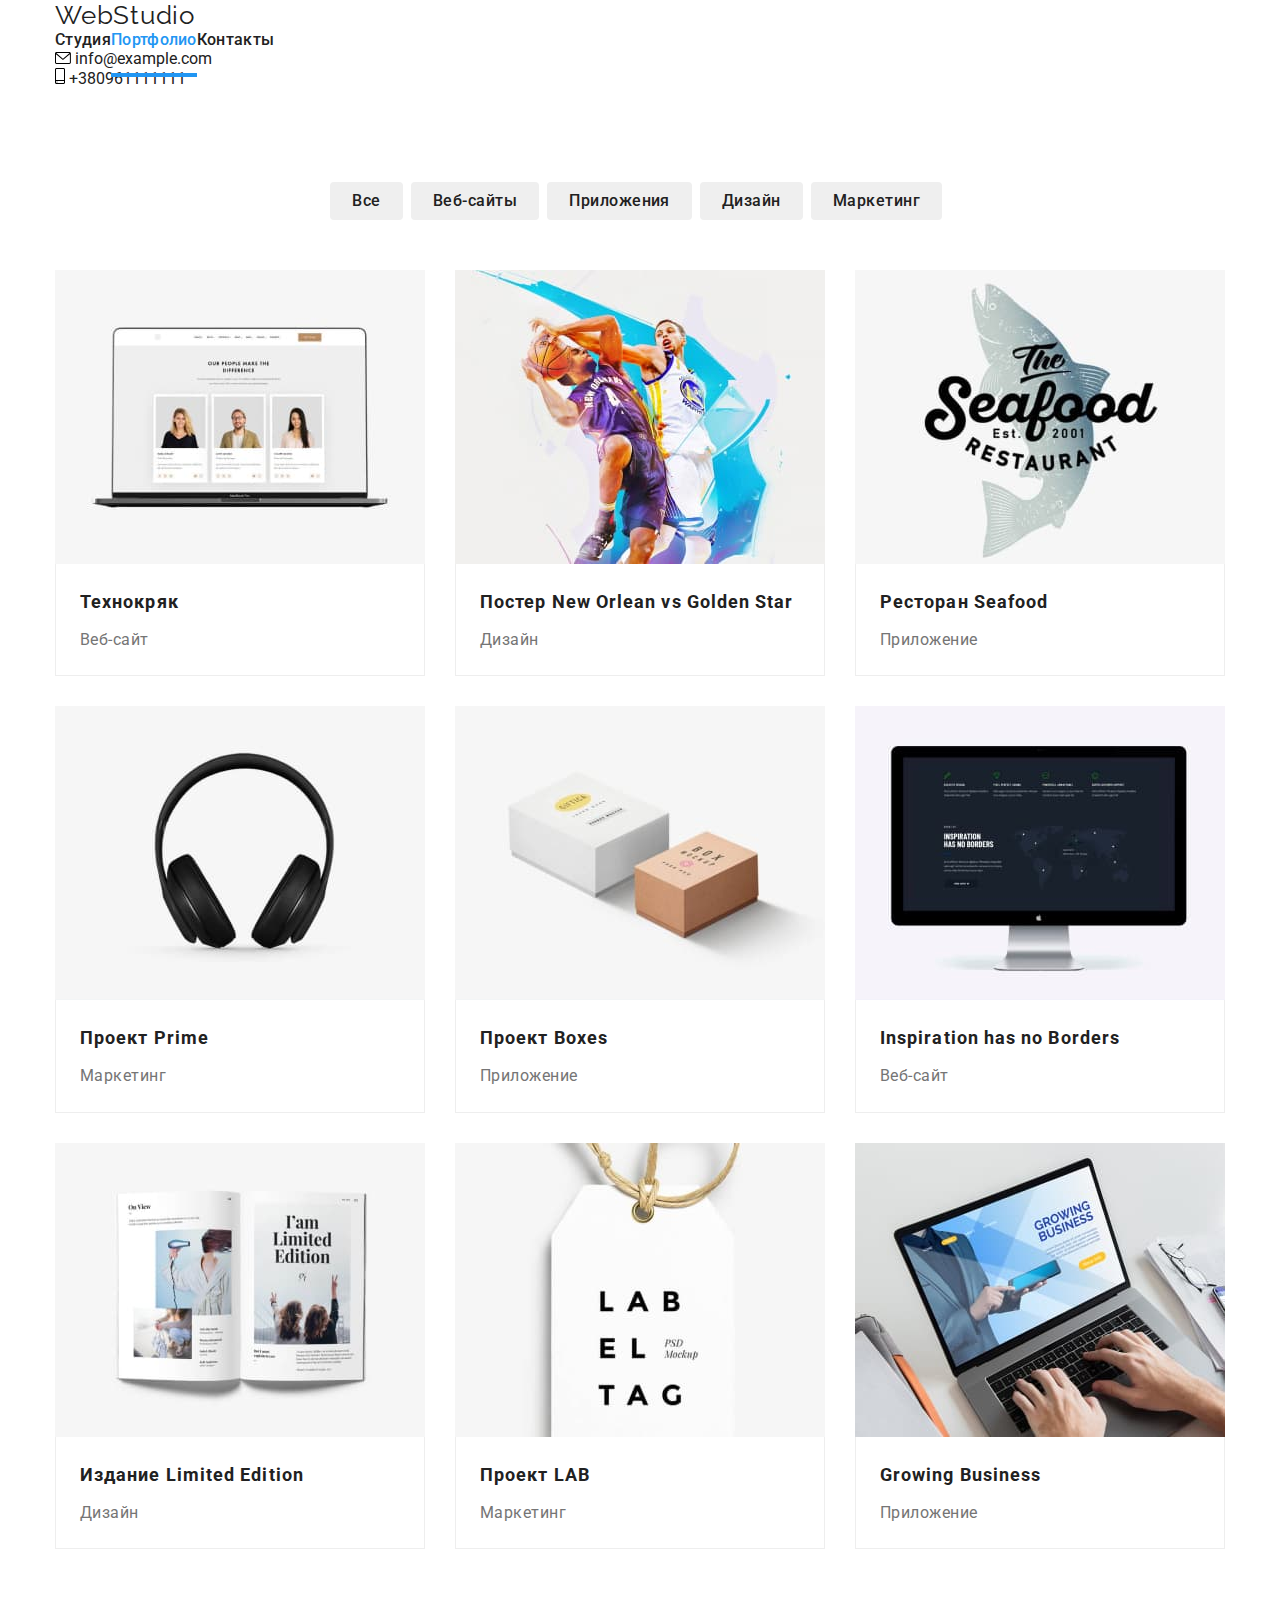
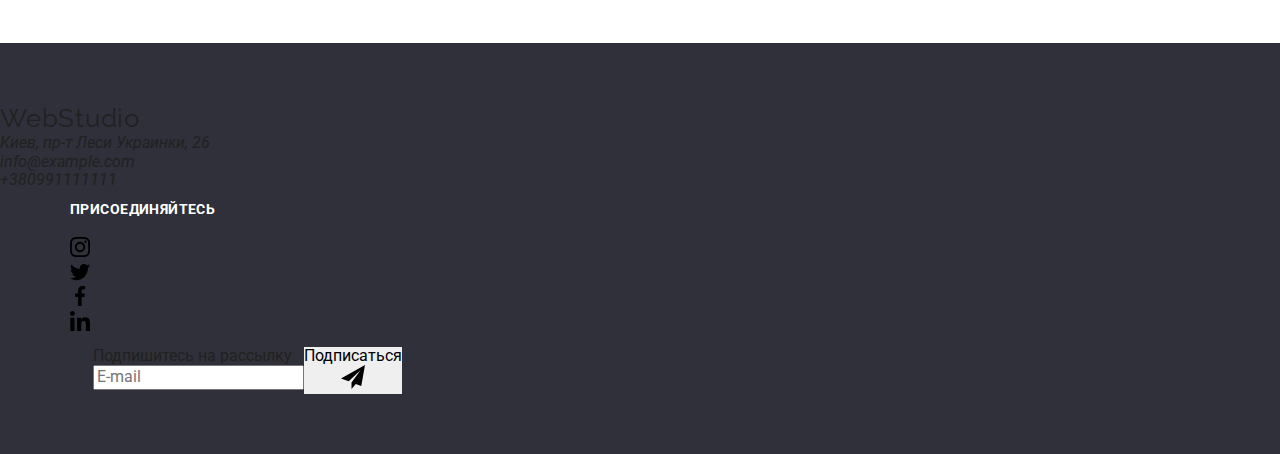
==== portfolio.html @ 5fe0832b "hw-7-1st-commit" ====
<!DOCTYPE html>
<html lang="ru">
<head>
    <meta charset="UTF-8">
    <meta http-equiv="X-UA-Compatible" content="IE=edge">
    <meta name="viewport" content="width=device-width, initial-scale=1.0">
    <title>Portfolio</title>
    <link rel="stylesheet" href="https://fonts.googleapis.com/css2?family=Raleway:wght@700&family=Roboto:wght@400;500;700;900&display=swap">
    <link rel="stylesheet" href="https://cdnjs.cloudflare.com/ajax/libs/modern-normalize/1.1.0/modern-normalize.min.css">
    <link rel="stylesheet" href="./css/style.css">
</head>

<body>
    <!--header-block-section-->
    <header class="page-head">
    
        <div class="container head-container">
    
            <a href="./index.html" class="logo link" lang="en">
                <span class="logo-color-web">Web</span><span class="logo-color-studio-header">Studio</span>
            </a>
    
            <nav class="header-navigation">
    
                <ul class="site-nav list">
                    <li class="site-nav-item"><a href="./index.html" class="site-nav-item">Студия</a></li>
                    <li class="site-nav-item current"><a href="./portfolio.html" class="head-portfolio site-nav-item current">Портфолио</a></li>
                    <li class="site-nav-item"><a href="" class="site-nav-item">Контакты</a></li>
                </ul>
            </nav>
    
            <ul class="head-contacts list">
                <li><a href="mailto:info@devstudio.com" class="head-contacts head-mail">
                        <svg class="header-icon" width="16" height="12">
                            <use href="./images/symbol-defs.svg#icon-envelope"></use>
                        </svg>
                        info@example.com</a>
                </li>
                <li><a href="tel:+380961111111" class="head-contacts head-mobile">
                        <svg class="header-icon" width="10" height="16">
                            <use href="./images/symbol-defs.svg#icon-smartphone"> </use>
                        </svg>
                        +380961111111</a>
                </li>
            </ul>
        </div>
    </header>

    <!--Hero-block-division-->
    <main>

        <!--Hero-block-filters-section-->
    <section class="section">
    <div class="filters-container">
    <ul class="filters-buttons list">
    <li class="margin-for-our-projects-buttons"><button type="button" class="our-projects-filters"> Все </button></li>
    <li class="margin-for-our-projects-buttons"><button type="button" class="our-projects-filters"> Веб-сайты </button></li>
    <li class="margin-for-our-projects-buttons"><button type="button" class="our-projects-filters"> Приложения </button></li>
    <li class="margin-for-our-projects-buttons"><button type="button" class="our-projects-filters"> Дизайн </button></li>
    <li class="margin-for-our-projects-buttons"><button type="button" class="our-projects-filters marketing-button"> Маркетинг </button></li>
</ul>
</div>

<!--Hero-block-images-section-->
<div class="container projects-img-container">
<ul class="projects-img list">
    <li class="projects-item">
        <div class="thumb">
            <a href=""><img src="./images/portfolio/portfolio-1.jpg" alt="екран ноутбука"
            width="370" 
            height="294">
        <p class="projects-description-overlay">Технокряк это современная площадка распространения коронавируса. Компании
            используют эту платформу для цифрового
            шпионажа и атак на защищённые сервера конкурентов.</p>
            </a>
        </div>
        <div class="projects-items-text">
        <h3 class="our-projects-title">Технокряк</h3>
        <p class="our-projects-description">Веб-сайт</p>
        </div>
    </li>

    <li class="projects-item">
        <div class="thumb">
            <a href=""><img src="./images/portfolio/portfolio-2.jpg" alt="лого ресторана" width="370" height="294">
            <p class="projects-description-overlay">Lorem ipsum dolor sit amet consectetur adipisicing elit. Nisi nulla aut
                laborum necessitatibus? Voluptatem nisi, error dicta aliquid quo iure.
            </p>
            </a>
        </div>
        <div class="projects-items-text">
        <h3 class="our-projects-title">Постер New Orlean vs Golden Star</h3>
        <p class="our-projects-description">Дизайн</p>
        </div>
    </li>

    <li class="projects-item">
        <div class="thumb">
        <a href=""><img src="./images/portfolio/portfolio-3.jpg" alt="лого ресторана"
            width="370" 
            height="294">
            <p class="projects-description-overlay">Lorem ipsum dolor sit amet consectetur adipisicing elit. Nisi nulla aut laborum necessitatibus? Voluptatem nisi, error dicta aliquid quo iure.
            </p>
            </a>
        </div>
        <div class="projects-items-text">
        <h3 class="our-projects-title">Ресторан Seafood</h3>
        <p class="our-projects-description">Приложение</p>
        </div>
    </li>

    <li class="projects-item">
        <div class="thumb">
            <a href=""><img src="./images/portfolio/portfolio-4.jpg" alt="лого ресторана" width="370" height="294">
            <p class="projects-description-overlay">Lorem ipsum dolor sit amet consectetur adipisicing elit. Nisi nulla aut
                laborum necessitatibus? Voluptatem nisi, error dicta aliquid quo iure.
            </p>
            </a>
        </div>
        <div class="projects-items-text">
        <h3 class="our-projects-title">Проект Prime</h3>
        <p class="our-projects-description">Маркетинг</p>
        </div>
    </li>

    <li class="projects-item"> 
        <div class="thumb">
            <a href=""><img src="./images/portfolio/portfolio-5.jpg" alt="лого ресторана" width="370" height="294">
            <p class="projects-description-overlay">Lorem ipsum dolor sit amet consectetur adipisicing elit. Nisi nulla aut
                laborum necessitatibus? Voluptatem nisi, error dicta aliquid quo iure.
            </p>
            </a>
        </div>
        <div class="projects-items-text">
        <h3 class="our-projects-title">Проект Boxes</h3>
        <p class="our-projects-description">Приложение</p>
        </div>
    </li>

    <li class="projects-item">
        <div class="thumb">
            <a href=""><img src="./images/portfolio/portfolio-6.jpg" alt="лого ресторана" width="370" height="294">
            <p class="projects-description-overlay">Lorem ipsum dolor sit amet consectetur adipisicing elit. Nisi nulla aut
                laborum necessitatibus? Voluptatem nisi, error dicta aliquid quo iure.
            </p>
            </a>
        </div>
        <div class="projects-items-text">
        <h3 class="our-projects-title">Inspiration has no Borders</h3>
        <p class="our-projects-description">Веб-сайт</p>
        </div>
    </li>

    <li class="projects-item">
        <div class="thumb">
            <a href=""><img src="./images/portfolio/portfolio-7.jpg" alt="лого ресторана" width="370" height="294">
            <p class="projects-description-overlay">Lorem ipsum dolor sit amet consectetur adipisicing elit. Nisi nulla aut
                laborum necessitatibus? Voluptatem nisi, error dicta aliquid quo iure.
            </p>
            </a>
        </div>
        <div class="projects-items-text">
        <h3 class="our-projects-title">Издание Limited Edition</h3>
        <p class="our-projects-description">Дизайн</p>
        </div>
    </li>

    <li class="projects-item">
        <div class="thumb">
            <a href=""><img src="./images/portfolio/portfolio-8.jpg" alt="лого ресторана" width="370" height="294">
            <p class="projects-description-overlay">Lorem ipsum dolor sit amet consectetur adipisicing elit. Nisi nulla aut
                laborum necessitatibus? Voluptatem nisi, error dicta aliquid quo iure.
            </p>
            </a>
        </div>
        <div class="projects-items-text">
        <h3 class="our-projects-title">Проект LAB</h3>
        <p class="our-projects-description">Маркетинг</p>
        </div>
    </li>

    <li class="projects-item">
        <div class="thumb">
            <a href=""><img src="./images/portfolio/portfolio-9.jpg" alt="лого ресторана" width="370" height="294">
            <p class="projects-description-overlay">Lorem ipsum dolor sit amet consectetur adipisicing elit. Nisi nulla aut
                laborum necessitatibus? Voluptatem nisi, error dicta aliquid quo iure.
            </p>
            </a>
        </div>
        <div class="projects-items-text">
        <h3 class="our-projects-title">Growing Business</h3>
        <p class="our-projects-description">Приложение</p>
        </div>
    </li>
</ul>
</div>
    </section>
    </main>

    <!--Footer-section-->
    <footer class="footer">
    
        <div class="footer-content-container">
            <div>
                <a href="./index.html" class="logo link footer-logo" lang="en">
                    <span class="logo-color-web">Web</span><span class="logo-color-studio-footer">Studio</span>
                </a>
                <address class="">
                    <ul class="list">
                        <li class="location-link">
                            <a href="https://www.google.se/maps/place/Lesi+Ukrainky+Blvd,+26,+Kyiv,+Ukraine,+02000/@50.4265841,30.5361971,17z/data=!3m1!4b1!4m5!3m4!1s0x40d4cf0e033ecbe9:0x57a4dffefec77da0!8m2!3d50.4265807!4d30.5383858"
                                target="_blank" rel="noopener noreferre" class="location-link link">
                                Киев, пр-т Леси Украинки, 26
                            </a>
                        </li>
    
                        <li class="footer-mail"><a href="mailto:info@example.com"
                                class="footer-mail footer-contacts link">info@example.com</a></li>
                        <li><a href="tel:+380991111111" class="footer-contacts link ">+380991111111</a></li>
                    </ul>
                </address>
            </div>
    
            <div class="footer-social-media">
                <h3 class="join-us-title">присоединяйтесь</h3>
                <ul class="footer-socmedia-list list">
                    <li>
                        <a href="" class="footer-socmedia-logo-box">
                            <svg class="footer-socmedia-icon" width="20" height="20">
                                <use href="./images/symbol-defs.svg#icon-instagram"></use>
                            </svg>
                        </a>
                    </li>
                    <li>
                        <a href="" class="footer-socmedia-logo-box">
                            <svg class="footer-socmedia-icon" width="20" height="20">
                                <use href="./images/symbol-defs.svg#icon-twitter"></use>
                            </svg>
                        </a>
                    </li>
                    <li>
                        <a href="" class="footer-socmedia-logo-box">
                            <svg class="footer-socmedia-icon" width="20" height="20">
                                <use href="./images/symbol-defs.svg#icon-facebook"></use>
                            </svg>
                        </a>
                    </li>
                    <li>
                        <a href="" class="footer-socmedia-logo-box">
                            <svg class="footer-socmedia-icon" width="20" height="20">
                                <use href="./images/symbol-defs.svg#icon-linkedin"></use>
                            </svg>
                        </a>
                    </li>
                </ul>
            </div>
    
    
            <div class="footer-subscribe-zone">
                <label>
                    <p class="footer-subscribe-title">Подпишитесь на рассылку</p>
                    <input type="email" name="" id="" class="footer-email-input" placeholder="E-mail">
                </label>
                <button type="submit" class="footer-subscribe-button">
                    <p class="subscribe-button-title">Подписаться</p>
                    <svg class="subscribe-send-icon" width="24" height="24">
                        <use href="./images/symbol-defs.svg#icon-send"></use>
                    </svg>
                </button>
            </div>
    
        </div>
    </footer>

</body>
</html>
---- css/style.css ----
body {
  margin: 0;
  font-family: Roboto, sans-serif;
  color: #212121;
}

h1,
h2,
h3,
h4,
h4,
h5,
p {
  margin: 0;
}

button {
  cursor: pointer;
  border: none;
  padding: 0;
}

img {
  display: block;
  max-width: 100%;
  height: auto;
}

a {
  color: inherit;
  text-decoration: none;
}

.list {
  padding: 0px;
  margin: 0px;
  list-style: none;
}

.container {
  padding-left: 15px;
  padding-right: 15px;
  margin-left: auto;
  margin-right: auto;
  width: 1200px;
}

.section {
  padding-top: 94px;
  padding-bottom: 94px;
}

.current {
  color: #2196f3;
}

/* logo */
.logo {
  font-family: Raleway, sans-serif;
  font-size: 26px;
  line-height: 1.2;
  letter-spacing: 0.03em;
  margin-right: 90px;
}

.logo__web--blue-color {
  color: #2196f3;
}

.logo_studio {
  color: #000000;
}

.logo_studio--inverse  {
color: white;
}

/* header-section*/
.page-header {
  background-color: #ffffff;
  border-bottom: 1px solid #ececec;
  padding-top: 24px;
  padding-bottom: 24px;
}

.page-header__container {
  display: flex;
  align-items: center;
}

.header-navigation {
  display: block;
}

.site-nav {
  display: flex;
  letter-spacing: 0.02em;
  color: #212121;
  align-items: center;
  font-weight: 500;
  font-style: normal;
}

.site-nav__item:not(:last-child) {
  margin-right: 50px;
}

.site-nav__item {
  font-family: Roboto, sans-serif;
  font-weight: 500;
  font-style: normal;
  font-size: 14px;
  line-height: 16,41px;
  letter-spacing: 2%;

  transition-property: color;
  transition-duration: 250ms;
  transition-timing-function: cubic-bezier(0.4, 0, 0.2, 1);
}

.site-nav__text:hover,
.site-nav__text:focus {
  color: #2196f3;
}

.site-nav__text--current {
  position: relative;
  padding-bottom: 28px;
  color: #2196f3;
}

.site-nav__text--current::after {
position: absolute;
left: 0;
bottom: 0;
content: "";
display: block;
width: 100%;
height: 4px;
background-color:#2196F3;
}

.head-portfolio {
  position: relative;
  padding-bottom: 28px;
}

.head-portfolio::after {
position: absolute;
left: 0;
bottom: 0;
content: "";
display: block;
width: 100%;
height: 4px;
background-color:#2196F3;
}

.header-contacts {
  display: flex;
  justify-content: center;
  align-items: center;
  color: #757575;
  margin-left: auto;
  transition-property: color;
  transition-duration: 250ms;
  transition-timing-function: cubic-bezier(0.4, 0, 0.2, 1);
}

.header-contacts__item {
  font-size: 14px;
  line-height: 1.14;
  font-weight: 500;
  letter-spacing: 0.02em;
}

.header-contacts:hover,
.header-contacts:focus {
  color: #2196f3;
}

.header-contacts__mail {
  margin-right: 30px;
}

.header-contacts__icon {
  margin-right: 10px;
  fill: currentColor;
  margin-bottom: 3px;
}

.header__icon:hover {
  fill: currentColor;
}

/* hero block section */

.hero-block {
  background-color: #2f303a;
  position: relative;
  
}

.hero {
  padding-top: 200px;
  padding-bottom: 200px;
}

.overlay {
max-width: 1600px;
margin-left: auto;
margin-right: auto;
background-size: cover;
background-repeat: no-repeat;
background-image: 
linear-gradient(
rgba(47, 48, 58, 0.4),
rgba(47, 48, 58, 0.4)
),
url('../images/hero/hero-background.jpg');
}

.hero__text {
  max-width: 700px;
  color: #ffffff;
  font-weight: 900;
  font-size: 44px;
  line-height: 1.4;
  text-transform: uppercase;
  letter-spacing: 0.06em;
  margin-bottom: 30px;
  margin-left: auto;
  margin-right: auto;
  text-align: center;
}

.hero__button {
  background-color: #2196f3;
  color: #fff;
  font-weight: 700;
  font-size: 16px;
  line-height: 1.9;
  letter-spacing: 0.06em;
  font-family: Roboto, sans-serif;
  text-align: center;
  display: block;
  margin: 0 auto;
  min-width: 73px; 
  border-radius: 4px;
  padding: 6px 22px;
}

.backdrop {
  position: fixed;
  top: 0;
  left: 0;
  width: 100%;
  height: 100%;
  background-color: rgba(0, 0, 0, 0.2);
  opacity: 1;
  transition: opacity 250ms cubic-bezier(0.4, 0, 0.2, 1);
}

.backdrop.is-hidden {
  opacity: 0;
  pointer-events: none;
}

.backdrop.is-hidden .modal {
  transform: translate(-50%, -50%) scale(0.8);
}

.modal {
  position: absolute;
  top: 50%;
  left: 50%;
  transform: translate(-50%, -50%) scale(1);
  width: 528px;
  height: 581px;
  background: #FFFFFF;
  box-shadow: 0px 1px 3px rgba(0, 0, 0, 0.12), 0px 1px 1px rgba(0, 0, 0, 0.14), 0px 2px 1px rgba(0, 0, 0, 0.2);
  border-radius: 4px;
  transition: transform 250ms cubic-bezier(0.4, 0, 0.2, 1);
  padding: 40px;
}

.modal__title {
font-family: Roboto;
font-style: normal;
font-weight: bold;
font-size: 20px;
line-height: 23px;
text-align: center;
letter-spacing: 0.03em;
color: #212121;
margin-bottom: 12px;
}

.modal-form {
position: relative;
width: 100%;
height: 100%;
}

.modal-form__input {
  height: 40px;
  width: 100%;
  margin-bottom: 10px;
  border: 1px solid rgba(33, 33, 33, 0.2);
  box-sizing: border-box;
  border-radius: 4px;
  padding-left: 42px;
  transition: border-color 250ms cubic-bezier(0.4, 0, 0.2, 1);
}

.modal-form__input:focus {
  border: 1px solid #2196F3;
}

.modal-form__input:focus + .input-icon {
  fill: #2196f3;
}

.modal-form__titles {
display: block;
font-family: Roboto;
font-style: normal;
font-weight: normal;
font-size: 12px;
line-height: 14px;
letter-spacing: 0.01em;
color: #757575;
margin-bottom: 4px;
}

.user-name-div {
  position: relative;
}

.user-name-icon {
  position: absolute;
  width: 18px;
  height: 18px;
  display: inline-block;
  left: 19px;
  top: 50%;
  transform: translateY(-70%);
  transition: fill 250ms cubic-bezier(0.4, 0, 0.2, 1);
}

.user-tel-div {
  position: relative;
}

.user-tel-icon {
  position: absolute;
  width: 18px;
  height: 18px;
  display: inline-block;
  left: 19px;
  top: 50%;
  transform: translateY(-70%);
  transition: fill 250ms cubic-bezier(0.4, 0, 0.2, 1);
}

.user-email-div {
  position: relative;
}

.user-email-icon {
  position: absolute;
  width: 18px;
  height: 18px;
  display: inline-block;
  left: 19px;
  top: 50%;
  transform: translateY(-70%);
  transition: fill 250ms cubic-bezier(0.4, 0, 0.2, 1);
}

.modal-form__textarea {
width: 100%;
height: 120px;
padding: 12px 16px;
border: 1px solid rgba(33, 33, 33, 0.2);
box-sizing: border-box;
border-radius: 4px;
resize: none;
margin-bottom: 20px;
}

.modal-form__textarea::placeholder {
font-family: Roboto;
font-style: normal;
font-weight: normal;
font-size: 12px;
line-height: 14px;
letter-spacing: 0.01em;
color: rgba(117, 117, 117, 0.5);
}

.signing-the-contract-checbox {
position: absolute;
-webkit-appearance: none;
-moz-appearance: none;
appearance: none;

}

.signing-the-contract-checbox-icon {
display: inline-block;
width: 16px;
height: 15px;
border: 1px solid #212121;
border-radius: 2px;
vertical-align: middle;
}

.signing-the-contract-checbox:checked + .signing-the-contract-checbox-icon {
background-image: url(../images/modal/icon-check.svg);
width: 16px;
height: 15px;
background-repeat: no-repeat;
background-position: center;
border: transparent;
}

.modal-contract-checkbox {
font-family: Roboto;
font-style: normal;
font-weight: normal;
font-size: 14px;
line-height: 24px;
letter-spacing: 0.03em;
color: #757575;
margin-top: 10px;
margin-bottom: 30px;
margin-left: 7px;
}

.contract-blue {
  color: #2196f3;
  margin-left: 1px;
  text-decoration-line: underline;
}

.modal-submit-button {
position: absolute;
left: 124px;
bottom: 40px;
width: 200px;
height: 50px;
background-color: #2196f3;
color: #FFFFFF;
border-radius: 4px;
font-family: Roboto;
font-style: normal;
font-weight: bold;
font-size: 16px;
line-height: 30px;
}

.modal__close { 
position: absolute;
width: 30px;
height: 30px;
left: 490px;
top: 8px;
display: block;
content: "";
background: #FFFFFF;
border: 1px solid rgba(0, 0, 0, 0.1);
box-sizing: border-box;
border-radius: 100%;
background-image: url(../images/hero/Vector.svg);
background-repeat: no-repeat;
background-position: center;
transition-property: background-image;
transition-duration: 250ms;
transition-timing-function: cubic-bezier(0.4, 0, 0.2, 1);
}

.modal__close:hover,
.modal__close:focus {
  background-image: url(../images/modal/modal-close-blue.svg);
  fill: #2196f3;
}

/* Our benefits section */
.our-benefits > .our-benefits__list {
  display: flex;
  justify-content: center;
}

.our-benefits__item {
  width: 270px;
  height: 101px;
}

.our-benefits__item::before {
  display: block;
  content: "";
  height: 120px;
  margin-bottom: 30px;
  background-color: #F5F4FA;
}

.benefit-antenna::before {
  display: block;
  content: "";
  background-repeat: no-repeat;
  background-image: url(../images/our-benefits/antenna-1.svg);
  background-position: center;
}

.benefit-clock::before {
  display: block;
  content: "";
  background-repeat: no-repeat;
  background-image: url(../images/our-benefits/clock-2.svg);
  background-position: center;
}

.benefit-diagram::before {
  display: block;
  content: "";
  background-repeat: no-repeat;
  background-image: url(../images/our-benefits/diagram-3.svg);
  background-position: center;
}

.benefit-astronaut::before {
  display: block;
  content: "";
  background-repeat: no-repeat;
  background-image: url(../images/our-benefits/astronaut-4.svg);
  background-position: center;

}

.our-benefits__item:not(:last-child) {
  margin-right: 30px;
}

.our-benefits__title {
  font-weight: 700;
  font-size: 14px;
  line-height: 1.14;
  text-transform: uppercase;
  letter-spacing: 0.03em;
  margin-bottom: 10px;
  width: 270px;
  margin-right: 0px;
}

.our-benefits__description {
  color: #757575;
  font-size: 14px;
  line-height: 1.7;
  letter-spacing: 0.03em;
  margin-right: 30px;
  width: 270px;
  margin-right: 0px;
}

/* what we do section */

.what-we-do-section {
  display: flex;
  justify-content: center;
  margin-top: 94px;
}

.what-we-do-section__title{
  font-weight: 700;
  font-size: 36px;
  line-height: 1.16;
  letter-spacing: 0.03em;
  margin-bottom: 50px;
  display: flex;
  justify-content: center;
}

.img-container__list {
  display: flex;
  justify-content: center;
  margin-left: -30px;
}

.img-container__item {
  width: calc(100% / 3 - 30px);
  margin-left: 30px;
  position: relative;
}

.item__description {
  position: absolute;
  left: 0;
  bottom: 0;
  font-family: Roboto, sans-serif;
  font-style: normal;
  font-weight: 700;
  font-size: 14px;
  line-height: 16px;
  letter-spacing: 3%;
  text-align: center;
  text-transform: uppercase;
  color: #FFFFFF;
  background-color: rgba(47, 48, 58, 0.8);
  width: 370px;
  height: 70px;
  padding-top: 27px;
}

/* our team section */
.our-team {
  background-color: #f5f4fa;
  display: flex;
  justify-content: center;
}

.our-team__list {
  display: flex;
  margin: -15px;
}

.our-team__title {
  font-weight: 700;
  font-size: 36px;
  line-height: 1.16;
  letter-spacing: 0.03em;
  margin-bottom: 50px;
  text-align: center;
}

.our-team__item {
  flex-basis: calc(100% / 4);
  margin: 15px;
  background: #ffffff;
  border-left: 1px solid #eeeeee;
  border-bottom: 1px solid #eeeeee;
  border-right: 1px solid #eeeeee;
  box-shadow: 0px 1px 3px rgba(0, 0, 0, 0.12), 0px 1px 1px rgba(0, 0, 0, 0.14), 0px 2px 1px rgba(0, 0, 0, 0.2);
  border-radius: 0px 0px 4px 4px;
}

.team-member-description {
  padding-top: 30px;
  padding-bottom: 30px;
  margin-right: auto;
  margin-left: auto;
}

.team-member-description__title {
  font-size: 16px;
  line-height: 1.2;
  letter-spacing: 0.03em;
  font-weight: 500;
  margin-bottom: 10px;
  text-align: center;
}

.team-member-description__position {
  color: #757575;
  font-size: 16px;
  line-height: 1.2;
  letter-spacing: 0.03em;
  font-weight: 400;
  text-align: center;
}

.socmedia {
  display: flex;
  justify-content: space-between;
  margin-left: auto;
  margin-right: auto;
  margin-bottom: 30px;
  width: 206px;
}

.socmedia__logo-box {
  display: flex;
  justify-content: center;
  align-items: center;
  width: 44px;
  height: 44px;
  background-color: #ffffff;
  border-radius: 100%;
  color: #AFB1B8;
  transition-property: background-color, color;
  transition-duration: 250ms;
  transition-timing-function: cubic-bezier(0.4, 0, 0.2, 1);
}

.socmedia__logo-box:hover, .socmedia__logo-box:focus {
background-color: #2196F3;
color: #ffffff;
}

.socmedia__logo-box--inverse {
background-color: rgba(255, 255, 255, 0.1);
color: white;
}


.socmedia__icon {
background-repeat: no-repeat;
background-position: center;
background-size: cover;
fill: currentColor;
}



/* Our-clients-section */

.our-clients {
  padding-bottom: 94px;
  padding-top: 94px;
}

.our-clients__title {
  font-family: Roboto, sans-serif;
  font-weight: bold;
  font-style: normal;
  font-size: 36px;
  text-align: center;
}

.our-clients__list {
  display: flex;
  justify-content: space-between;
  margin-right: auto;
  margin-left: auto;
  margin-top: 50px;
}

.our-clients__link {
  display: flex;
  width: 170px;
  height: 92px;
  border: 1px solid #AFB1B8;
  box-sizing: border-box;
  border-radius: 4px;
  justify-content: center;
  align-items: center;
  color: #AFB1B8;

  transition-property: border, color;
  transition-duration: 250ms;
  transition-timing-function: cubic-bezier(0.4, 0, 0.2, 1);
}

.our-clients__link:hover, .our-clients__link:focus {
color:#2196F3;
border-color: #2196F3;
}

.our-clients__logo {
background-repeat: no-repeat;
background-position: center;
background-size: cover;
fill: currentColor;
}

/* footer section */
.footer {
  background-color: #2f303a;
  padding-top: 60px;
  padding-bottom: 60px;
  display: flex;
  justify-content: space-between;
}

.footer__content {
  display: flex;
  margin-left: auto;
  margin-right: auto;
}

.footer-contacts__location {
  color: #ffffff;
  font-size: 14px;
  line-height: 1.7;
  font-weight: 400;
  font-style: normal;
  font-size: 14px;
  line-height: 1.7;
  margin-bottom: 9px;
  margin-top: 20px;
}

.footer-contacts__mail {
  margin-bottom: 9px;
}

.footer-contacts__style {
  color: rgba(255, 255, 255, 0.6);
  letter-spacing: 0.03em;
  font-weight: 400;
  font-style: normal;
  font-size: 14px;
  line-height: 1.7;
}

.footer-social-media {
  width: 206px;
  margin-right: auto;
  margin-left: 70px;
  margin-top: 12px;
}

.join-us-title {
  color: #ffffff;
  text-transform: uppercase;
  margin-bottom: 20px;
  font-family: Roboto;
  font-style: normal;
  font-weight: bold;
  font-size: 14px;
  line-height: 16px;
  letter-spacing: 0.03em;
}

.footer-subscribe-zone {
  display: flex;
  width: 570px;
  margin-top: 12px;
  margin-left: 93px;
}

.footer-subscribe-zone__title {
display: block;
font-family: Roboto;
font-style: normal;
font-weight: bold;
font-size: 14px;
line-height: 16px;
letter-spacing: 0.03em;
text-transform: uppercase;
color: #FFFFFF;
margin-bottom: 20px;
}

.footer-subscribe-zone__email-input {
  width: 358px;
  height: 50px;
  background-color: transparent;
  border: 1px solid rgba(255, 255, 255, 0.3);
  box-sizing: border-box;
  filter: drop-shadow(0px 4px 4px rgba(0, 0, 0, 0.15));
  border-radius: 4px;
  padding: 15px;
  color: orange;
}

.footer-subscribe-zone__email-input::placeholder {
font-family: Roboto;
font-style: normal;
font-weight: normal;
font-size: 16px;
line-height: 20px;
display: flex;
align-items: center;
letter-spacing: 0.03em;
color: rgba(255, 255, 255, 0.6);
}

.subscribe-btn {
position: relative;
width: 200px;
height: 50px;
background: #2196F3;
box-shadow: 0px 4px 4px rgba(0, 0, 0, 0.15);
border-radius: 4px;
color: white;
font-family: Roboto;
font-style: normal;
font-weight: bold;
font-size: 16px;
line-height: 30px;
letter-spacing: 0.06em;
margin-top: 36px;
margin-left: 12px;
}

.subscribe-btn__text {
position: absolute;
left: 29px;
top: 10px;
}

.subscribe-btn__icon {
position: absolute;
right: 28px;
top: 13px;
margin-left: 10px;
fill: #FFFFFF;
}


/* filters section */

.filters-buttons {
  display: flex;
  justify-content: center;
}

.filters-container {
  margin-bottom: 50px;
}

.our-projects-filters {
  font-weight: 500;
  font-size: 16px;
  line-height: 1.6;
  letter-spacing: 0.03em;
  font-family: Roboto, sans-serif;
  color: #212121;
  padding: 6px 22px;
  min-width: 73px; 
  border-radius: 4px;
  padding: 6px 22px;
  text-align: center;

  transition-property: background-color, color, box-shadow;
  transition-duration: 250ms;
  transition-timing-function: cubic-bezier(0.4, 0, 0.2, 1);
}

.margin-for-our-projects-buttons {
  margin-right: 8px;
}

.marketing-button {
  margin-right: 0px;
}

.our-projects-filters:hover,
.our-projects-filters:focus {
  background-color: #2196f3;
  color: #ffffff;
  box-shadow: 0px 3px 1px rgba(0, 0, 0, 0.1), 0px 1px 2px rgba(0, 0, 0, 0.08), 0px 2px 2px rgba(0, 0, 0, 0.12);
}

/* our projects section */

.projects-img {
  display: flex;
  flex-wrap: wrap;
  margin: -15px;
}

.projects-item {
  flex-basis: calc(100% / 3 - 2 * 15px);
  margin: 15px;
}

.projects-items-text {
  padding: 20px 24px;
  border-left: 1px solid #eeeeee;
  border-bottom: 1px solid #eeeeee;
  border-right: 1px solid #eeeeee;
}

.projects-item:hover {
box-shadow: 0px 1px 1px rgba(0, 0, 0, 0.12), 0px 4px 4px rgba(0, 0, 0, 0.06), 1px 4px 6px rgba(0, 0, 0, 0.16);
}

.our-projects-title {
  font-weight: 700;
  font-size: 18px;
  line-height: 2;
  letter-spacing: 0.06em;
  margin-bottom: 5px;
}

.our-projects-description {
  color: #757575;
  font-size: 16px;
  line-height: 1.9;
  letter-spacing: 0.03em;
  font-weight: normal;
}

.thumb {
  overflow: hidden;
  position: relative;
}

.projects-item:hover .projects-description-overlay {
  transform: translateY(0);
}
.projects-description-overlay {
  padding: 63px 24px;
  position: absolute;
  font-style: normal;
  font-weight: normal;
  top: 0;
  left: 0;
  font-size: 18px;
  line-height: 1.56;
  letter-spacing: 0.03em;
  text-align: left;
  background-color: rgba(33, 150, 243, 0.9);
  color: #FFFFFF;
  transform: translateY(100%);
  overflow: hidden;
  transition: transform 250ms cubic-bezier(0.4, 0, 0.2, 1);
  width: 100%;
  height: 100%;
}
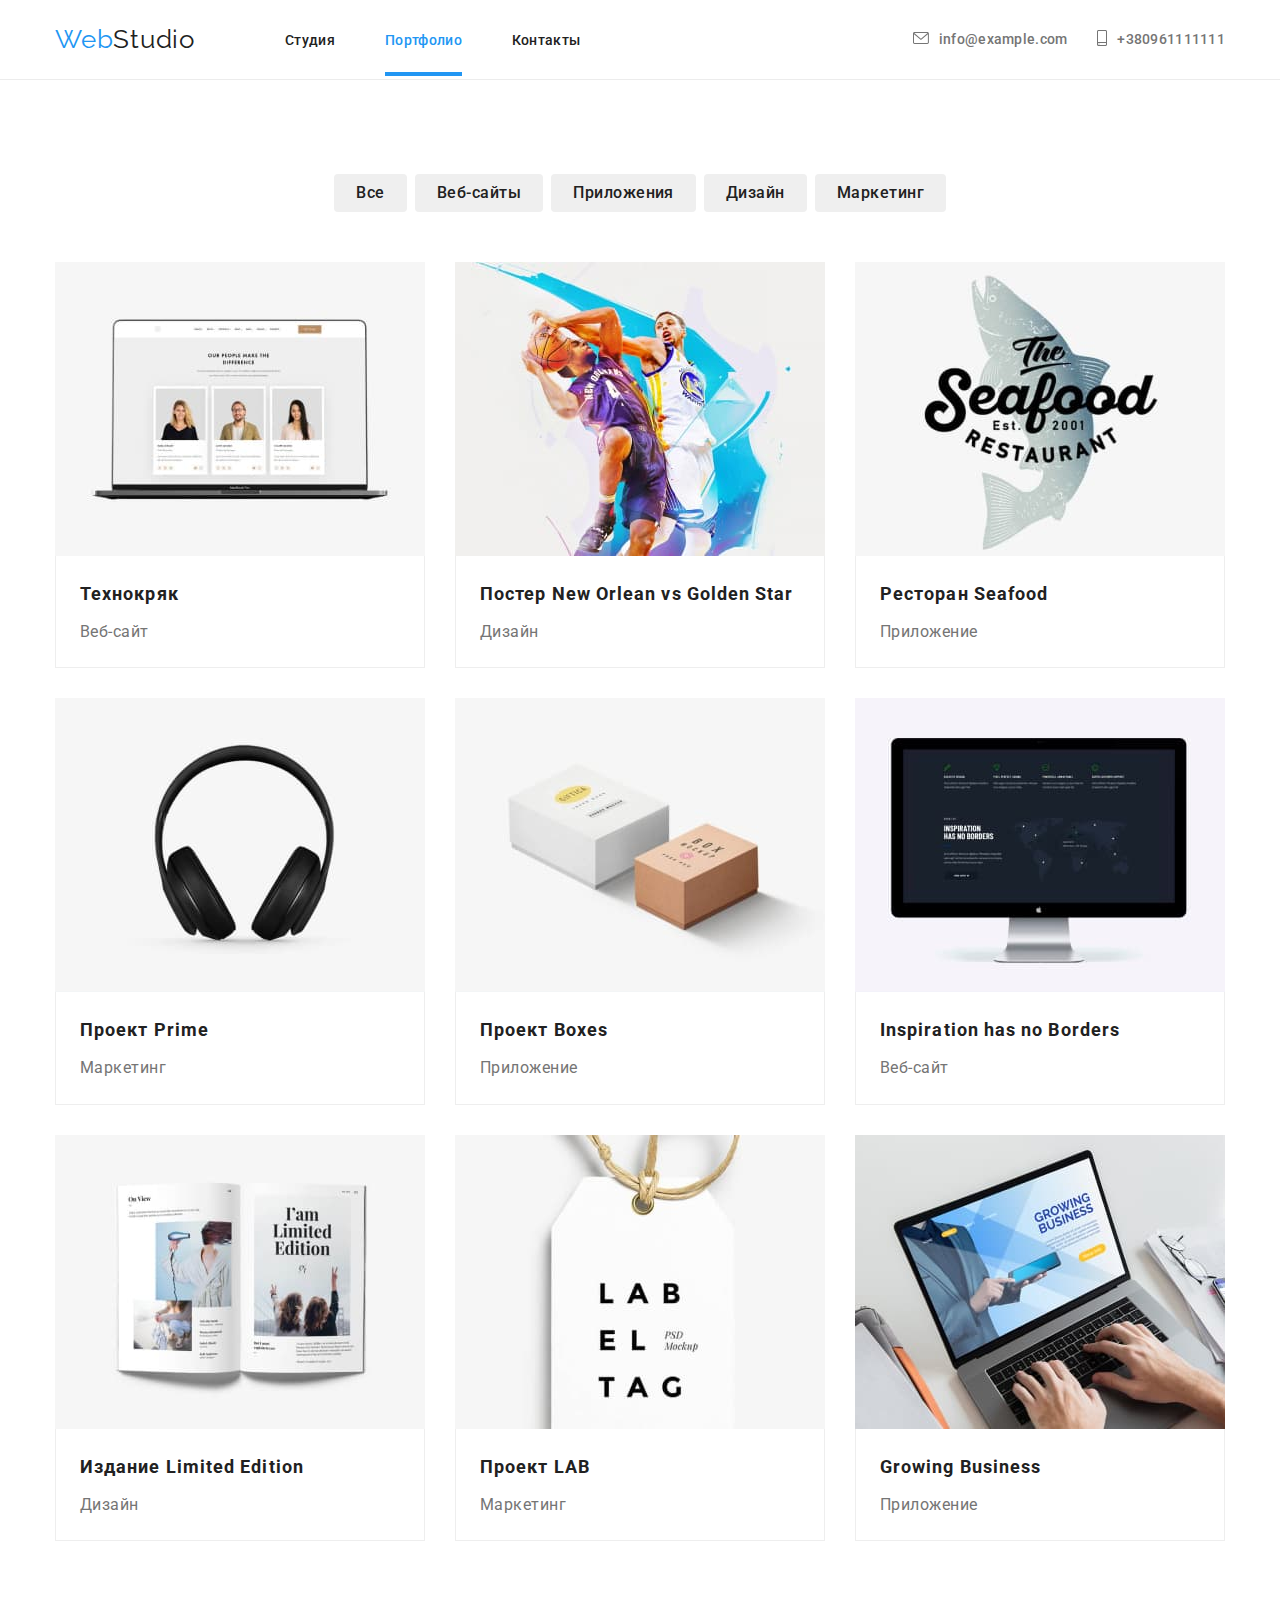
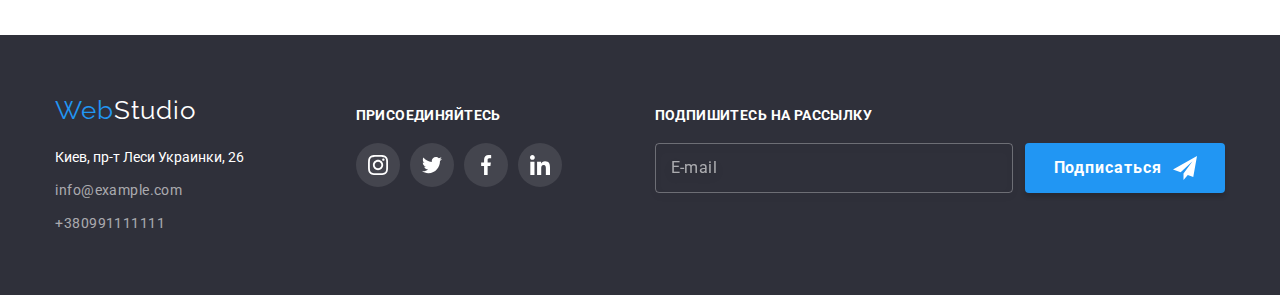
==== commit e4b7c5be: "hw-7-2nd-commit" ====
--- a/portfolio.html
+++ b/portfolio.html
@@ -11,185 +11,187 @@
 </head>
 
 <body>
-    <!--header-block-section-->
-    <header class="page-head">
-    
-        <div class="container head-container">
-    
-            <a href="./index.html" class="logo link" lang="en">
-                <span class="logo-color-web">Web</span><span class="logo-color-studio-header">Studio</span>
-            </a>
-    
-            <nav class="header-navigation">
-    
-                <ul class="site-nav list">
-                    <li class="site-nav-item"><a href="./index.html" class="site-nav-item">Студия</a></li>
-                    <li class="site-nav-item current"><a href="./portfolio.html" class="head-portfolio site-nav-item current">Портфолио</a></li>
-                    <li class="site-nav-item"><a href="" class="site-nav-item">Контакты</a></li>
-                </ul>
-            </nav>
-    
-            <ul class="head-contacts list">
-                <li><a href="mailto:info@devstudio.com" class="head-contacts head-mail">
-                        <svg class="header-icon" width="16" height="12">
-                            <use href="./images/symbol-defs.svg#icon-envelope"></use>
-                        </svg>
-                        info@example.com</a>
-                </li>
-                <li><a href="tel:+380961111111" class="head-contacts head-mobile">
-                        <svg class="header-icon" width="10" height="16">
-                            <use href="./images/symbol-defs.svg#icon-smartphone"> </use>
-                        </svg>
-                        +380961111111</a>
-                </li>
+<!--header-block-section-->
+<header class="page-header">
+    <div class="container page-header__container">
+
+        <a href="./index.html" class="logo link" lang="en">
+            <span class="logo__web--blue-color">Web</span><span class="logo_studio--black-color">Studio</span>
+        </a>
+
+        <nav class="header-navigation">
+
+            <ul class="site-nav list">
+                <li class="site-nav__item"><a href="./index.html"
+                        class="site-nav__text">Студия</a></li>
+                <li class="site-nav__item"><a href="./portfolio.html" class="site-nav__text site-nav__text--current">Портфолио</a></li>
+                <li class="site-nav__item"><a href="" class="site-nav__text">Контакты</a></li>
             </ul>
-        </div>
-    </header>
+        </nav>
+
+        <ul class="header-contacts list">
+            <li class="header-contacts__item"><a href="mailto:info@devstudio.com"
+                    class="header-contacts header-contacts__mail">
+                    <svg class="header-contacts__icon" width="16" height="12">
+                        <use href="./images/symbol-defs.svg#icon-envelope"></use>
+                    </svg>
+                    info@example.com</a>
+            </li>
+            <li class="header-contacts__item"><a href="tel:+380961111111" class="header-contacts">
+                    <svg class="header-contacts__icon" width="10" height="16">
+                        <use href="./images/symbol-defs.svg#icon-smartphone"> </use>
+                    </svg>
+                    +380961111111</a>
+            </li>
+        </ul>
+    </div>
+</header>
 
     <!--Hero-block-division-->
     <main>
 
         <!--Hero-block-filters-section-->
-    <section class="section">
-    <div class="filters-container">
-    <ul class="filters-buttons list">
-    <li class="margin-for-our-projects-buttons"><button type="button" class="our-projects-filters"> Все </button></li>
-    <li class="margin-for-our-projects-buttons"><button type="button" class="our-projects-filters"> Веб-сайты </button></li>
-    <li class="margin-for-our-projects-buttons"><button type="button" class="our-projects-filters"> Приложения </button></li>
-    <li class="margin-for-our-projects-buttons"><button type="button" class="our-projects-filters"> Дизайн </button></li>
-    <li class="margin-for-our-projects-buttons"><button type="button" class="our-projects-filters marketing-button"> Маркетинг </button></li>
+    <section class=" section">
+    <div class="filters">
+    <ul class="filters-list list">
+    <li class="filters-list__item"><button type="button" class="filters-list__btn"> Все </button></li>
+    <li class="filters-list__item"><button type="button" class="filters-list__btn"> Веб-сайты </button></li>
+    <li class="filters-list__item"><button type="button" class="filters-list__btn"> Приложения </button></li>
+    <li class="filters-list__item"><button type="button" class="filters-list__btn"> Дизайн </button></li>
+    <li class="filters-list__item"><button type="button" class="filters-list__btn"> Маркетинг </button></li>
 </ul>
 </div>
 
 <!--Hero-block-images-section-->
 <div class="container projects-img-container">
-<ul class="projects-img list">
-    <li class="projects-item">
-        <div class="thumb">
+<ul class="grid list">
+    <li class="grid__item">
+        <div class="card-img">
             <a href=""><img src="./images/portfolio/portfolio-1.jpg" alt="екран ноутбука"
             width="370" 
             height="294">
-        <p class="projects-description-overlay">Технокряк это современная площадка распространения коронавируса. Компании
+        <p class="card-img__text-overlay">Технокряк это современная площадка распространения коронавируса. Компании
             используют эту платформу для цифрового
             шпионажа и атак на защищённые сервера конкурентов.</p>
             </a>
         </div>
-        <div class="projects-items-text">
-        <h3 class="our-projects-title">Технокряк</h3>
-        <p class="our-projects-description">Веб-сайт</p>
-        </div>
-    </li>
-
-    <li class="projects-item">
-        <div class="thumb">
+        <div class="card-text">
+        <h3 class="card-text__title">Технокряк</h3>
+        <p class="card-text__description">Веб-сайт</p>
+        </div>
+        
+    </li>
+
+    <li class="grid__item">
+        <div class="card-img">
             <a href=""><img src="./images/portfolio/portfolio-2.jpg" alt="лого ресторана" width="370" height="294">
-            <p class="projects-description-overlay">Lorem ipsum dolor sit amet consectetur adipisicing elit. Nisi nulla aut
-                laborum necessitatibus? Voluptatem nisi, error dicta aliquid quo iure.
-            </p>
-            </a>
-        </div>
-        <div class="projects-items-text">
-        <h3 class="our-projects-title">Постер New Orlean vs Golden Star</h3>
-        <p class="our-projects-description">Дизайн</p>
-        </div>
-    </li>
-
-    <li class="projects-item">
-        <div class="thumb">
+            <p class="card-img__text-overlay">Lorem ipsum dolor sit amet consectetur adipisicing elit. Nisi nulla aut
+                laborum necessitatibus? Voluptatem nisi, error dicta aliquid quo iure.
+            </p>
+            </a>
+        </div>
+        <div class="card-text">
+        <h3 class="card-text__title">Постер New Orlean vs Golden Star</h3>
+        <p class="card-text__description">Дизайн</p>
+        </div>
+    </li>
+
+    <li class="grid__item">
+        <div class="card-img">
         <a href=""><img src="./images/portfolio/portfolio-3.jpg" alt="лого ресторана"
             width="370" 
             height="294">
-            <p class="projects-description-overlay">Lorem ipsum dolor sit amet consectetur adipisicing elit. Nisi nulla aut laborum necessitatibus? Voluptatem nisi, error dicta aliquid quo iure.
-            </p>
-            </a>
-        </div>
-        <div class="projects-items-text">
-        <h3 class="our-projects-title">Ресторан Seafood</h3>
-        <p class="our-projects-description">Приложение</p>
-        </div>
-    </li>
-
-    <li class="projects-item">
-        <div class="thumb">
+            <p class="card-img__text-overlay">Lorem ipsum dolor sit amet consectetur adipisicing elit. Nisi nulla aut laborum necessitatibus? Voluptatem nisi, error dicta aliquid quo iure.
+            </p>
+            </a>
+        </div>
+        <div class="card-text">
+        <h3 class="card-text__title">Ресторан Seafood</h3>
+        <p class="card-text__description">Приложение</p>
+        </div>
+    </li>
+
+    <li class="grid__item">
+        <div class="card-img">
             <a href=""><img src="./images/portfolio/portfolio-4.jpg" alt="лого ресторана" width="370" height="294">
-            <p class="projects-description-overlay">Lorem ipsum dolor sit amet consectetur adipisicing elit. Nisi nulla aut
-                laborum necessitatibus? Voluptatem nisi, error dicta aliquid quo iure.
-            </p>
-            </a>
-        </div>
-        <div class="projects-items-text">
-        <h3 class="our-projects-title">Проект Prime</h3>
-        <p class="our-projects-description">Маркетинг</p>
-        </div>
-    </li>
-
-    <li class="projects-item"> 
-        <div class="thumb">
+            <p class="card-img__text-overlay">Lorem ipsum dolor sit amet consectetur adipisicing elit. Nisi nulla aut
+                laborum necessitatibus? Voluptatem nisi, error dicta aliquid quo iure.
+            </p>
+            </a>
+        </div>
+        <div class="card-text">
+        <h3 class="card-text__title">Проект Prime</h3>
+        <p class="card-text__description">Маркетинг</p>
+        </div>
+    </li>
+
+    <li class="grid__item"> 
+        <div class="card-img">
             <a href=""><img src="./images/portfolio/portfolio-5.jpg" alt="лого ресторана" width="370" height="294">
-            <p class="projects-description-overlay">Lorem ipsum dolor sit amet consectetur adipisicing elit. Nisi nulla aut
-                laborum necessitatibus? Voluptatem nisi, error dicta aliquid quo iure.
-            </p>
-            </a>
-        </div>
-        <div class="projects-items-text">
-        <h3 class="our-projects-title">Проект Boxes</h3>
-        <p class="our-projects-description">Приложение</p>
-        </div>
-    </li>
-
-    <li class="projects-item">
-        <div class="thumb">
+            <p class="card-img__text-overlay">Lorem ipsum dolor sit amet consectetur adipisicing elit. Nisi nulla aut
+                laborum necessitatibus? Voluptatem nisi, error dicta aliquid quo iure.
+            </p>
+            </a>
+        </div>
+        <div class="card-text">
+        <h3 class="card-text__title">Проект Boxes</h3>
+        <p class="card-text__description">Приложение</p>
+        </div>
+    </li>
+
+    <li class="grid__item">
+        <div class="card-img">
             <a href=""><img src="./images/portfolio/portfolio-6.jpg" alt="лого ресторана" width="370" height="294">
-            <p class="projects-description-overlay">Lorem ipsum dolor sit amet consectetur adipisicing elit. Nisi nulla aut
-                laborum necessitatibus? Voluptatem nisi, error dicta aliquid quo iure.
-            </p>
-            </a>
-        </div>
-        <div class="projects-items-text">
-        <h3 class="our-projects-title">Inspiration has no Borders</h3>
-        <p class="our-projects-description">Веб-сайт</p>
-        </div>
-    </li>
-
-    <li class="projects-item">
-        <div class="thumb">
+            <p class="card-img__text-overlay">Lorem ipsum dolor sit amet consectetur adipisicing elit. Nisi nulla aut
+                laborum necessitatibus? Voluptatem nisi, error dicta aliquid quo iure.
+            </p>
+            </a>
+        </div>
+        <div class="card-text">
+        <h3 class="card-text__title">Inspiration has no Borders</h3>
+        <p class="card-text__description">Веб-сайт</p>
+        </div>
+    </li>
+
+    <li class="grid__item">
+        <div class="card-img">
             <a href=""><img src="./images/portfolio/portfolio-7.jpg" alt="лого ресторана" width="370" height="294">
-            <p class="projects-description-overlay">Lorem ipsum dolor sit amet consectetur adipisicing elit. Nisi nulla aut
-                laborum necessitatibus? Voluptatem nisi, error dicta aliquid quo iure.
-            </p>
-            </a>
-        </div>
-        <div class="projects-items-text">
-        <h3 class="our-projects-title">Издание Limited Edition</h3>
-        <p class="our-projects-description">Дизайн</p>
-        </div>
-    </li>
-
-    <li class="projects-item">
-        <div class="thumb">
+            <p class="card-img__text-overlay">Lorem ipsum dolor sit amet consectetur adipisicing elit. Nisi nulla aut
+                laborum necessitatibus? Voluptatem nisi, error dicta aliquid quo iure.
+            </p>
+            </a>
+        </div>
+        <div class="card-text">
+        <h3 class="card-text__title">Издание Limited Edition</h3>
+        <p class="card-text__description">Дизайн</p>
+        </div>
+    </li>
+
+    <li class="grid__item">
+        <div class="card-img">
             <a href=""><img src="./images/portfolio/portfolio-8.jpg" alt="лого ресторана" width="370" height="294">
-            <p class="projects-description-overlay">Lorem ipsum dolor sit amet consectetur adipisicing elit. Nisi nulla aut
-                laborum necessitatibus? Voluptatem nisi, error dicta aliquid quo iure.
-            </p>
-            </a>
-        </div>
-        <div class="projects-items-text">
-        <h3 class="our-projects-title">Проект LAB</h3>
-        <p class="our-projects-description">Маркетинг</p>
-        </div>
-    </li>
-
-    <li class="projects-item">
-        <div class="thumb">
+            <p class="card-img__text-overlay">Lorem ipsum dolor sit amet consectetur adipisicing elit. Nisi nulla aut
+                laborum necessitatibus? Voluptatem nisi, error dicta aliquid quo iure.
+            </p>
+            </a>
+        </div>
+        <div class="card-text">
+        <h3 class="card-text__title">Проект LAB</h3>
+        <p class="card-text__description">Маркетинг</p>
+        </div>
+    </li>
+
+    <li class="grid__item">
+        <div class="card-img">
             <a href=""><img src="./images/portfolio/portfolio-9.jpg" alt="лого ресторана" width="370" height="294">
-            <p class="projects-description-overlay">Lorem ipsum dolor sit amet consectetur adipisicing elit. Nisi nulla aut
-                laborum necessitatibus? Voluptatem nisi, error dicta aliquid quo iure.
-            </p>
-            </a>
-        </div>
-        <div class="projects-items-text">
-        <h3 class="our-projects-title">Growing Business</h3>
-        <p class="our-projects-description">Приложение</p>
+            <p class="card-img__text-overlay">Lorem ipsum dolor sit amet consectetur adipisicing elit. Nisi nulla aut
+                laborum necessitatibus? Voluptatem nisi, error dicta aliquid quo iure.
+            </p>
+            </a>
+        </div>
+        <div class="card-text">
+        <h3 class="card-text__title">Growing Business</h3>
+        <p class="card-text__description">Приложение</p>
         </div>
     </li>
 </ul>
@@ -200,54 +202,57 @@
     <!--Footer-section-->
     <footer class="footer">
     
-        <div class="footer-content-container">
+        <div class="footer__content">
             <div>
-                <a href="./index.html" class="logo link footer-logo" lang="en">
-                    <span class="logo-color-web">Web</span><span class="logo-color-studio-footer">Studio</span>
+    
+                <a href="./index.html" class="logo link " lang="en">
+                    <span class="logo__web--blue-color">Web</span><span
+                        class="logo_studio logo_studio--inverse">Studio</span>
                 </a>
+    
                 <address class="">
-                    <ul class="list">
-                        <li class="location-link">
+                    <ul class="footer-contacts  list">
+                        <li class="footer-contacts__location">
                             <a href="https://www.google.se/maps/place/Lesi+Ukrainky+Blvd,+26,+Kyiv,+Ukraine,+02000/@50.4265841,30.5361971,17z/data=!3m1!4b1!4m5!3m4!1s0x40d4cf0e033ecbe9:0x57a4dffefec77da0!8m2!3d50.4265807!4d30.5383858"
                                 target="_blank" rel="noopener noreferre" class="location-link link">
                                 Киев, пр-т Леси Украинки, 26
                             </a>
                         </li>
     
-                        <li class="footer-mail"><a href="mailto:info@example.com"
-                                class="footer-mail footer-contacts link">info@example.com</a></li>
-                        <li><a href="tel:+380991111111" class="footer-contacts link ">+380991111111</a></li>
+                        <li class="footer-contacts__mail"><a href="mailto:info@example.com"
+                                class="footer-contacts__mail footer-contacts__style link">info@example.com</a></li>
+                        <li><a href="tel:+380991111111" class="footer-contacts__style link ">+380991111111</a></li>
                     </ul>
                 </address>
             </div>
     
             <div class="footer-social-media">
                 <h3 class="join-us-title">присоединяйтесь</h3>
-                <ul class="footer-socmedia-list list">
-                    <li>
-                        <a href="" class="footer-socmedia-logo-box">
-                            <svg class="footer-socmedia-icon" width="20" height="20">
+                <ul class="socmedia list">
+                    <li>
+                        <a href="" class="socmedia__logo-box socmedia__logo-box--inverse">
+                            <svg class="socmedia__icon" width="20" height="20">
                                 <use href="./images/symbol-defs.svg#icon-instagram"></use>
                             </svg>
                         </a>
                     </li>
                     <li>
-                        <a href="" class="footer-socmedia-logo-box">
-                            <svg class="footer-socmedia-icon" width="20" height="20">
+                        <a href="" class="socmedia__logo-box socmedia__logo-box--inverse">
+                            <svg class="socmedia__icon" width="20" height="20">
                                 <use href="./images/symbol-defs.svg#icon-twitter"></use>
                             </svg>
                         </a>
                     </li>
                     <li>
-                        <a href="" class="footer-socmedia-logo-box">
-                            <svg class="footer-socmedia-icon" width="20" height="20">
+                        <a href="" class="socmedia__logo-box socmedia__logo-box--inverse">
+                            <svg class="socmedia__icon" width="20" height="20">
                                 <use href="./images/symbol-defs.svg#icon-facebook"></use>
                             </svg>
                         </a>
                     </li>
                     <li>
-                        <a href="" class="footer-socmedia-logo-box">
-                            <svg class="footer-socmedia-icon" width="20" height="20">
+                        <a href="" class="socmedia__logo-box socmedia__logo-box--inverse">
+                            <svg class="socmedia__icon" width="20" height="20">
                                 <use href="./images/symbol-defs.svg#icon-linkedin"></use>
                             </svg>
                         </a>
@@ -255,15 +260,13 @@
                 </ul>
             </div>
     
-    
             <div class="footer-subscribe-zone">
                 <label>
-                    <p class="footer-subscribe-title">Подпишитесь на рассылку</p>
-                    <input type="email" name="" id="" class="footer-email-input" placeholder="E-mail">
+                    <span class="footer-subscribe-zone__title">Подпишитесь на рассылку</span>
+                    <input type="email" class="footer-subscribe-zone__email-input" placeholder="E-mail">
                 </label>
-                <button type="submit" class="footer-subscribe-button">
-                    <p class="subscribe-button-title">Подписаться</p>
-                    <svg class="subscribe-send-icon" width="24" height="24">
+                <button type="submit" class="subscribe-btn"> <span class="subscribe-btn__text">Подписаться</span>
+                    <svg class="subscribe-btn__icon" width="24" height="24">
                         <use href="./images/symbol-defs.svg#icon-send"></use>
                     </svg>
                 </button>
--- a/css/style.css
+++ b/css/style.css
@@ -901,16 +901,16 @@
 
 /* filters section */
 
-.filters-buttons {
+.filters-list {
   display: flex;
   justify-content: center;
 }
 
-.filters-container {
+.filters {
   margin-bottom: 50px;
 }
 
-.our-projects-filters {
+.filters-list__btn {
   font-weight: 500;
   font-size: 16px;
   line-height: 1.6;
@@ -928,16 +928,16 @@
   transition-timing-function: cubic-bezier(0.4, 0, 0.2, 1);
 }
 
-.margin-for-our-projects-buttons {
+.filters-list__item {
   margin-right: 8px;
 }
 
-.marketing-button {
-  margin-right: 0px;
-}
-
-.our-projects-filters:hover,
-.our-projects-filters:focus {
+.filters-list__item:last-child {
+margin-right: 0px;
+}
+
+.filters-list__btn:hover,
+.filters-list__btn:focus {
   background-color: #2196f3;
   color: #ffffff;
   box-shadow: 0px 3px 1px rgba(0, 0, 0, 0.1), 0px 1px 2px rgba(0, 0, 0, 0.08), 0px 2px 2px rgba(0, 0, 0, 0.12);
@@ -945,29 +945,29 @@
 
 /* our projects section */
 
-.projects-img {
+.grid {
   display: flex;
   flex-wrap: wrap;
   margin: -15px;
 }
 
-.projects-item {
+.grid__item {
   flex-basis: calc(100% / 3 - 2 * 15px);
   margin: 15px;
 }
 
-.projects-items-text {
+.card-text {
   padding: 20px 24px;
   border-left: 1px solid #eeeeee;
   border-bottom: 1px solid #eeeeee;
   border-right: 1px solid #eeeeee;
 }
 
-.projects-item:hover {
+.grid__item:hover {
 box-shadow: 0px 1px 1px rgba(0, 0, 0, 0.12), 0px 4px 4px rgba(0, 0, 0, 0.06), 1px 4px 6px rgba(0, 0, 0, 0.16);
 }
 
-.our-projects-title {
+.card-text__title {
   font-weight: 700;
   font-size: 18px;
   line-height: 2;
@@ -975,7 +975,7 @@
   margin-bottom: 5px;
 }
 
-.our-projects-description {
+.card-text__description {
   color: #757575;
   font-size: 16px;
   line-height: 1.9;
@@ -983,15 +983,15 @@
   font-weight: normal;
 }
 
-.thumb {
+.card-img {
   overflow: hidden;
   position: relative;
 }
 
-.projects-item:hover .projects-description-overlay {
+.grid__item:hover .card-img__text-overlay {
   transform: translateY(0);
 }
-.projects-description-overlay {
+.card-img__text-overlay {
   padding: 63px 24px;
   position: absolute;
   font-style: normal;
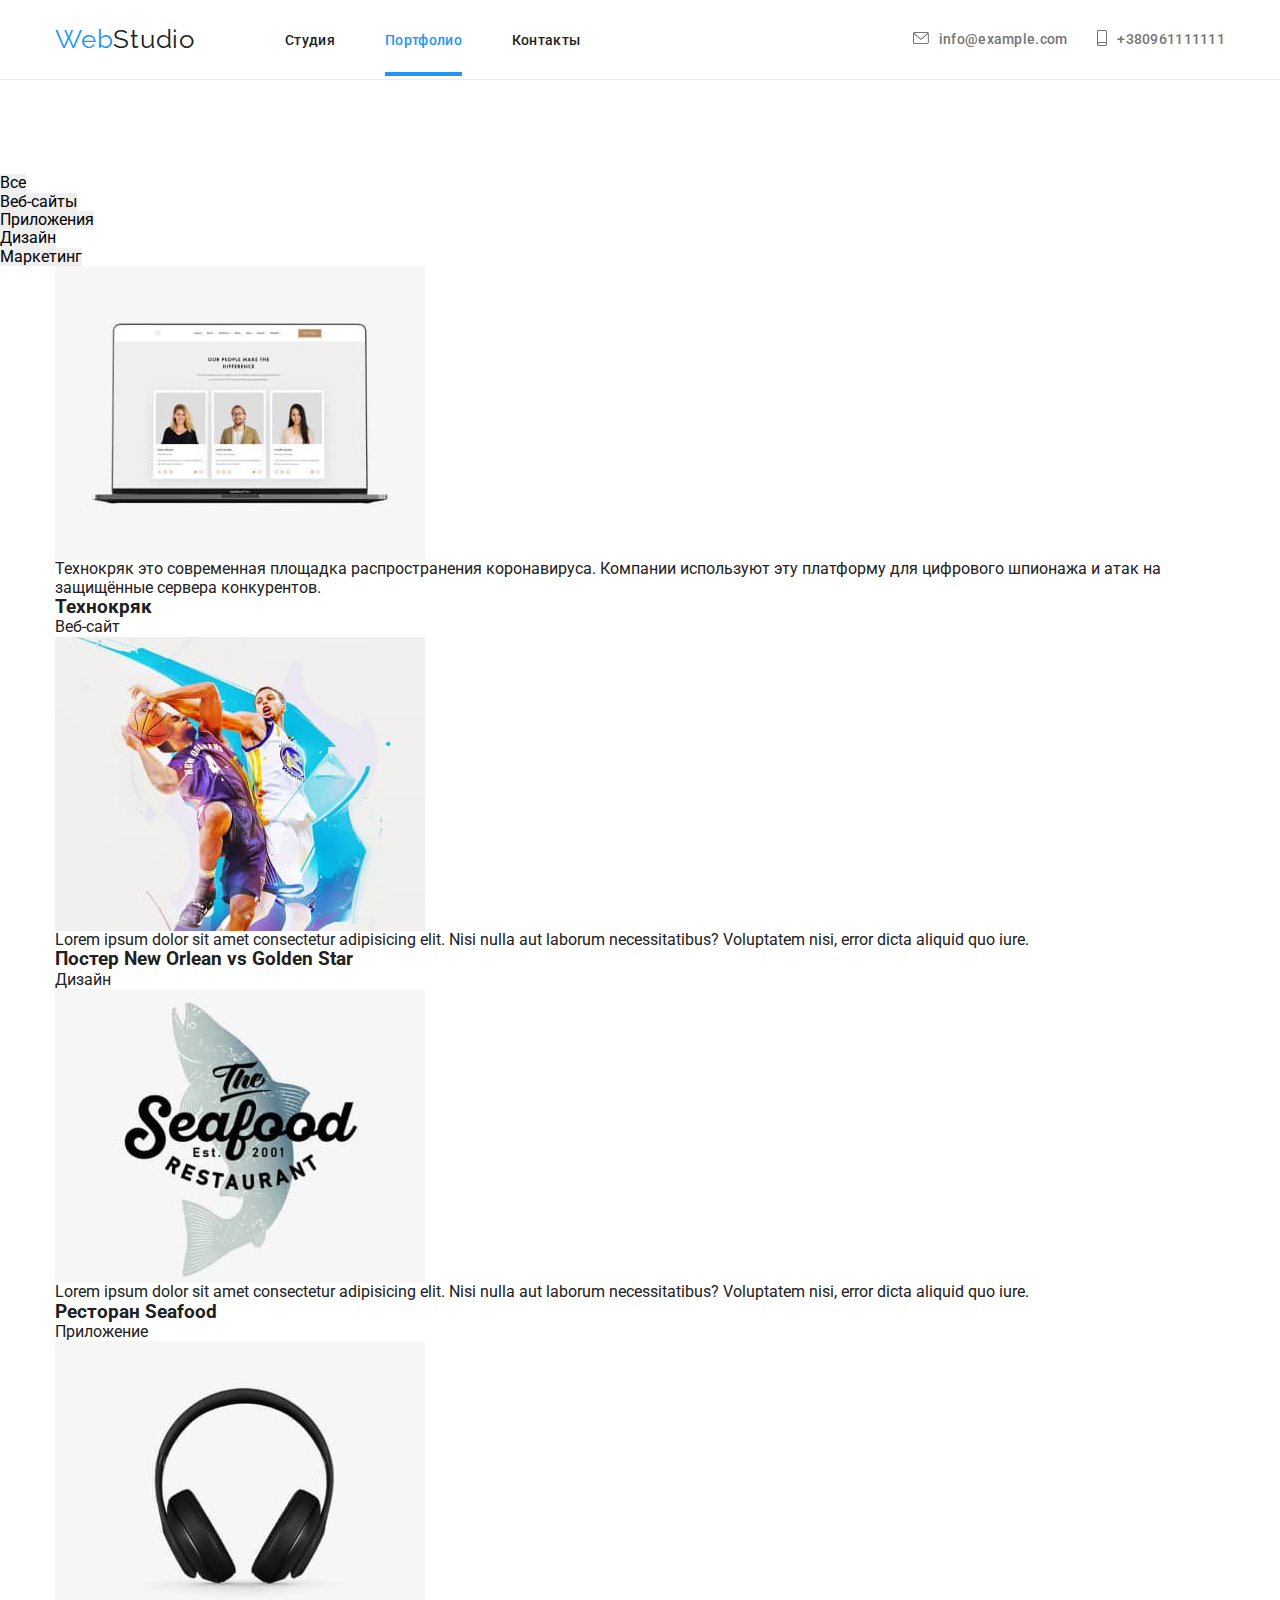
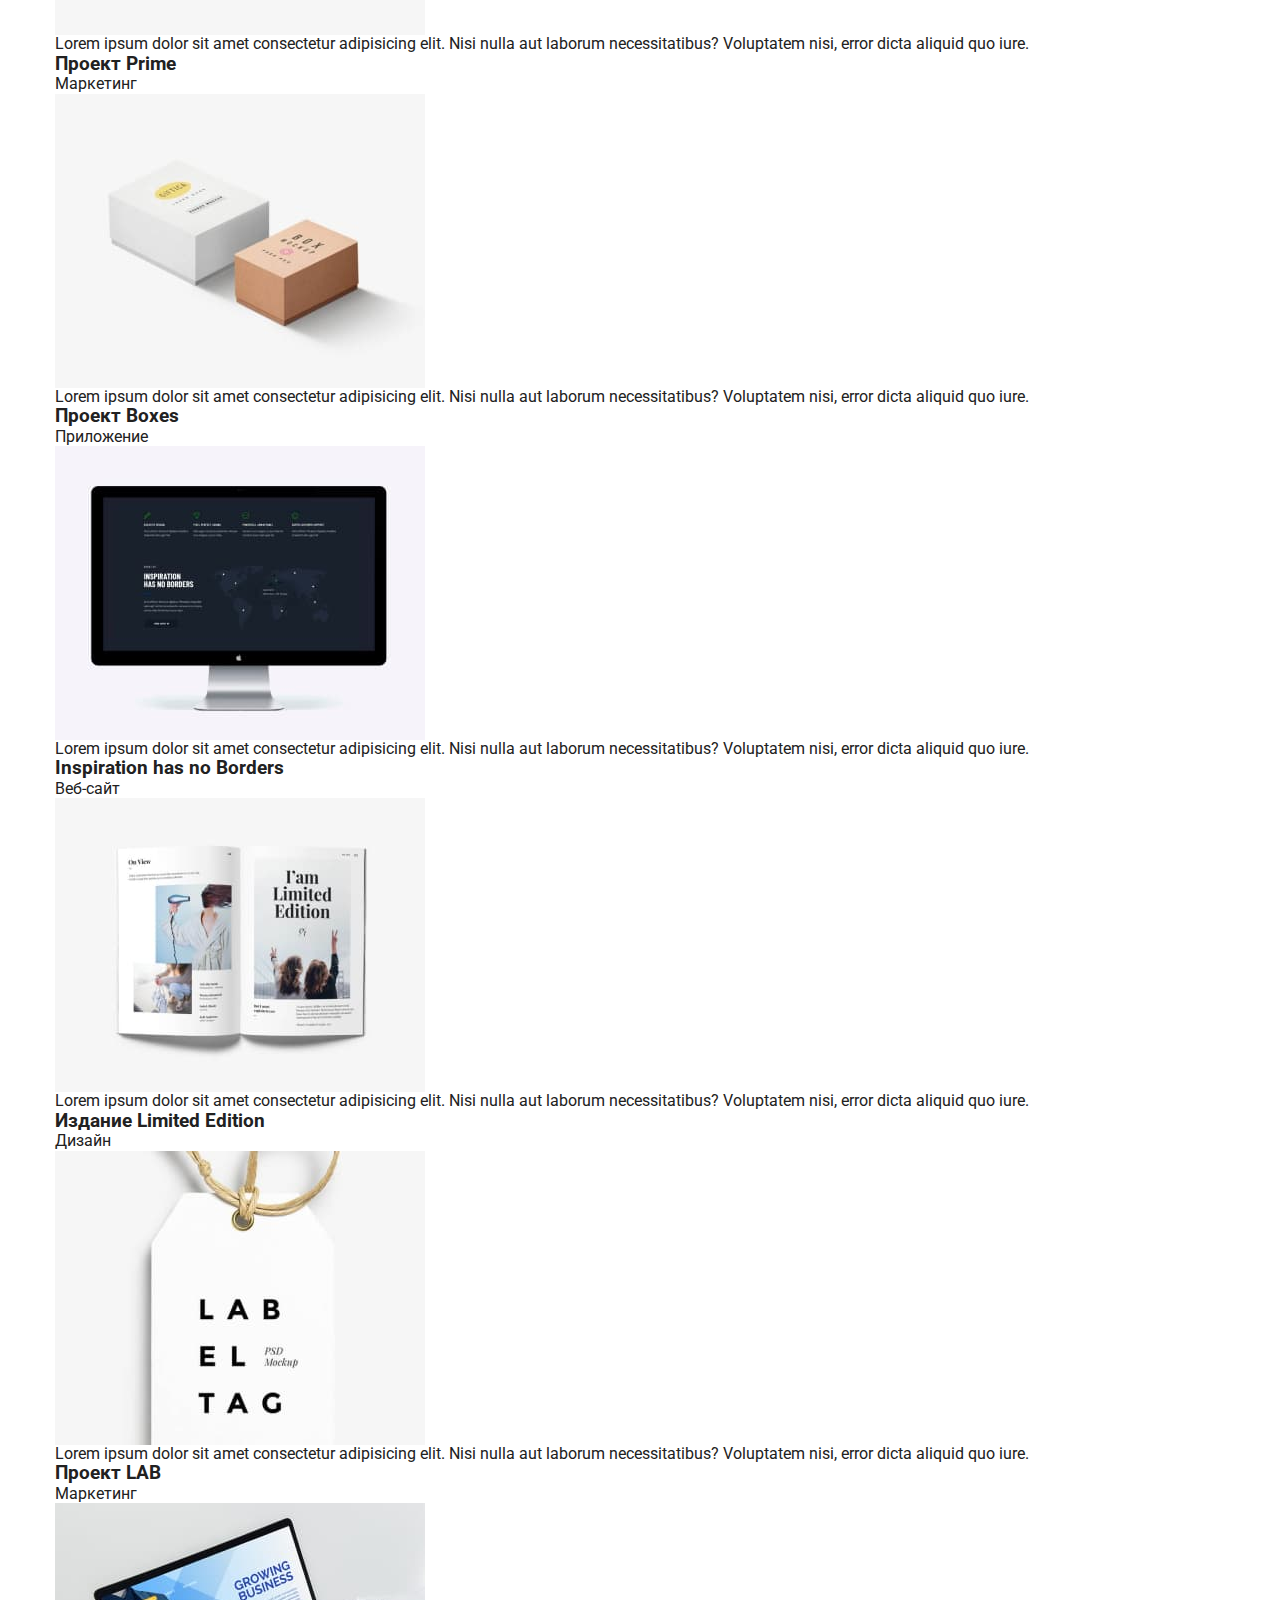
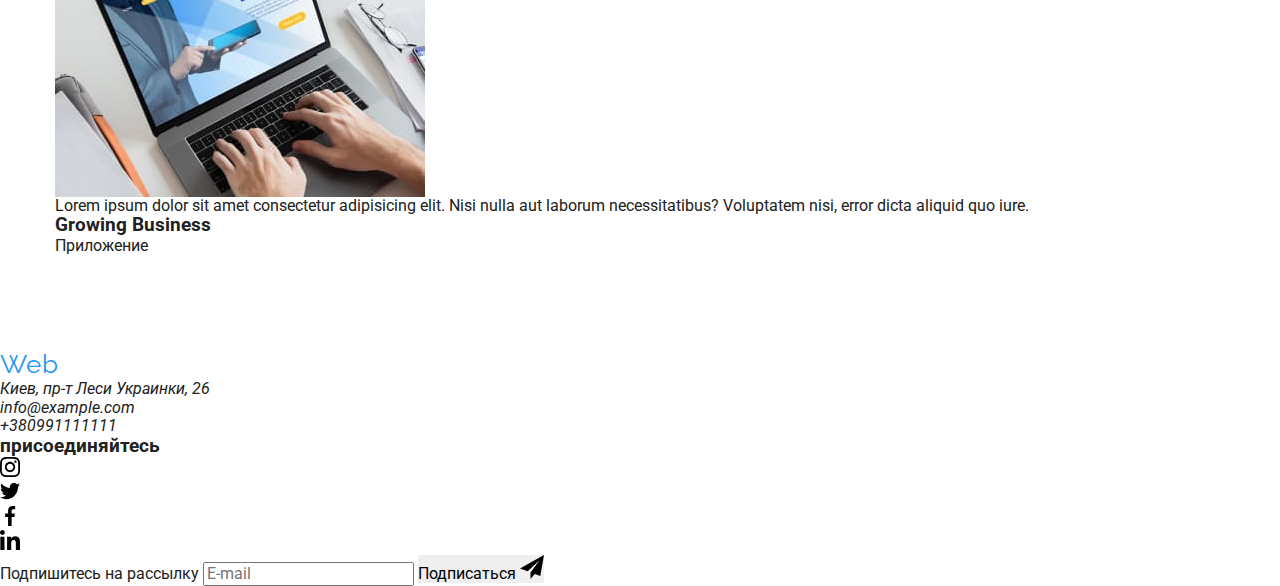
==== commit e0596dc0: "hw-7-commit-with-new-sass-style" ====
--- a/portfolio.html
+++ b/portfolio.html
@@ -7,7 +7,7 @@
     <title>Portfolio</title>
     <link rel="stylesheet" href="https://fonts.googleapis.com/css2?family=Raleway:wght@700&family=Roboto:wght@400;500;700;900&display=swap">
     <link rel="stylesheet" href="https://cdnjs.cloudflare.com/ajax/libs/modern-normalize/1.1.0/modern-normalize.min.css">
-    <link rel="stylesheet" href="./css/style.css">
+    <link rel="stylesheet" href="./css/main.min.css">
 </head>
 
 <body>
--- a/css/main.min.css
+++ b/css/main.min.css
@@ -0,0 +1 @@
+body{margin:0;font-family:Roboto,sans-serif;color:#212121}h1,h2,h3,h4,h4,h5,p{margin:0}button{cursor:pointer;border:none;padding:0}img{display:block;max-width:100%;height:auto}a{color:inherit;text-decoration:none}.list{padding:0px;margin:0px;list-style:none}.container{padding-left:15px;padding-right:15px;margin-left:auto;margin-right:auto;width:1200px}.section{padding-top:94px;padding-bottom:94px}.current{color:#2196f3}.logo{font-family:Raleway,sans-serif;font-size:26px;line-height:1.2;letter-spacing:.03em;margin-right:90px}.logo__web--blue-color{color:#2196f3}.logo_studio{color:#000}.logo_studio--inverse{color:#fff}.page-header{background-color:#fff;border-bottom:1px solid #ececec;padding-top:24px;padding-bottom:24px}.page-header__container{display:flex;align-items:center}.header-navigation{display:block}.site-nav{display:flex;letter-spacing:.02em;color:#212121;align-items:center;font-weight:500;font-style:normal}.site-nav:last-child{margin-right:50px}.site-nav__item{font-family:Roboto,sans-serif;font-weight:500;font-style:normal;font-size:14px;line-height:16,41px;letter-spacing:2%;transition-property:color;transition-duration:250ms;transition-timing-function:cubic-bezier(0.4, 0, 0.2, 1)}.site-nav__item:not(:last-child){margin-right:50px}.site-nav__text:hover,.site-nav__text:focus{color:#2196f3}.site-nav__text--current{position:relative;padding-bottom:28px;color:#2196f3}.site-nav__text--current::after{position:absolute;left:0;bottom:0;content:"";display:block;width:100%;height:4px;background-color:#2196f3}.head-portfolio{position:relative;padding-bottom:28px}.head-portfolio:after{position:absolute;left:0;bottom:0;content:"";display:block;width:100%;height:4px;background-color:#2196f3}.header-contacts{display:flex;justify-content:center;align-items:center;color:#757575;margin-left:auto;transition-property:color;transition-duration:250ms;transition-timing-function:cubic-bezier(0.4, 0, 0.2, 1)}.header-contacts:hover,.header-contacts:focus{color:#2196f3}.header-contacts__item{font-size:14px;line-height:1.14;font-weight:500;letter-spacing:.02em}.header-contacts__mail{margin-right:30px}.header-contacts__icon{margin-right:10px;fill:currentColor;margin-bottom:3px}.header-contacts__icon:hover{fill:currentColor}.hero-block{background-color:#2f303a;position:relative}.hero{padding-top:200px;padding-bottom:200px}.overlay{max-width:1600px;margin-left:auto;margin-right:auto;background-size:cover;background-repeat:no-repeat;background-image:linear-gradient(rgba(47, 48, 58, 0.4), rgba(47, 48, 58, 0.4)),url("../images/hero/hero-background.jpg")}.hero__text{max-width:700px;color:#fff;font-weight:900;font-size:44px;line-height:1.4;text-transform:uppercase;letter-spacing:.06em;margin-bottom:30px;margin-left:auto;margin-right:auto;text-align:center}.hero__button{background-color:#2196f3;color:#fff;font-weight:700;font-size:16px;line-height:1.9;letter-spacing:.06em;font-family:Roboto,sans-serif;text-align:center;display:block;margin:0 auto;min-width:73px;border-radius:4px;padding:6px 22px}.backdrop{position:fixed;top:0;left:0;width:100%;height:100%;background-color:rgba(0,0,0,.2);opacity:1;transition:opacity 250ms cubic-bezier(0.4, 0, 0.2, 1)}.backdrop.is-hidden{opacity:0;pointer-events:none}.our-benefits>.our-benefits__list{display:flex;justify-content:center}.our-benefits__item{width:270px;height:101px}.our-benefits__item::before{display:block;content:"";height:120px;margin-bottom:30px;background-color:#f5f4fa}.our-benefits__item:not(:last-child){margin-right:30px}.benefit-antenna::before{display:block;content:"";background-repeat:no-repeat;background-image:url(../images/our-benefits/antenna-1.svg);background-position:center}.benefit-clock::before{display:block;content:"";background-repeat:no-repeat;background-image:url(../images/our-benefits/clock-2.svg);background-position:center}.benefit-diagram::before{display:block;content:"";background-repeat:no-repeat;background-image:url(../images/our-benefits/diagram-3.svg);background-position:center}.benefit-astronaut::before{display:block;content:"";background-repeat:no-repeat;background-image:url(../images/our-benefits/astronaut-4.svg);background-position:center}.our-benefits__title{font-weight:700;font-size:14px;line-height:1.14;text-transform:uppercase;letter-spacing:.03em;margin-bottom:10px;width:270px;margin-right:0px}.our-benefits__description{color:#757575;font-size:14px;line-height:1.7;letter-spacing:.03em;margin-right:30px;width:270px;margin-right:0px}/*# sourceMappingURL=main.min.css.map */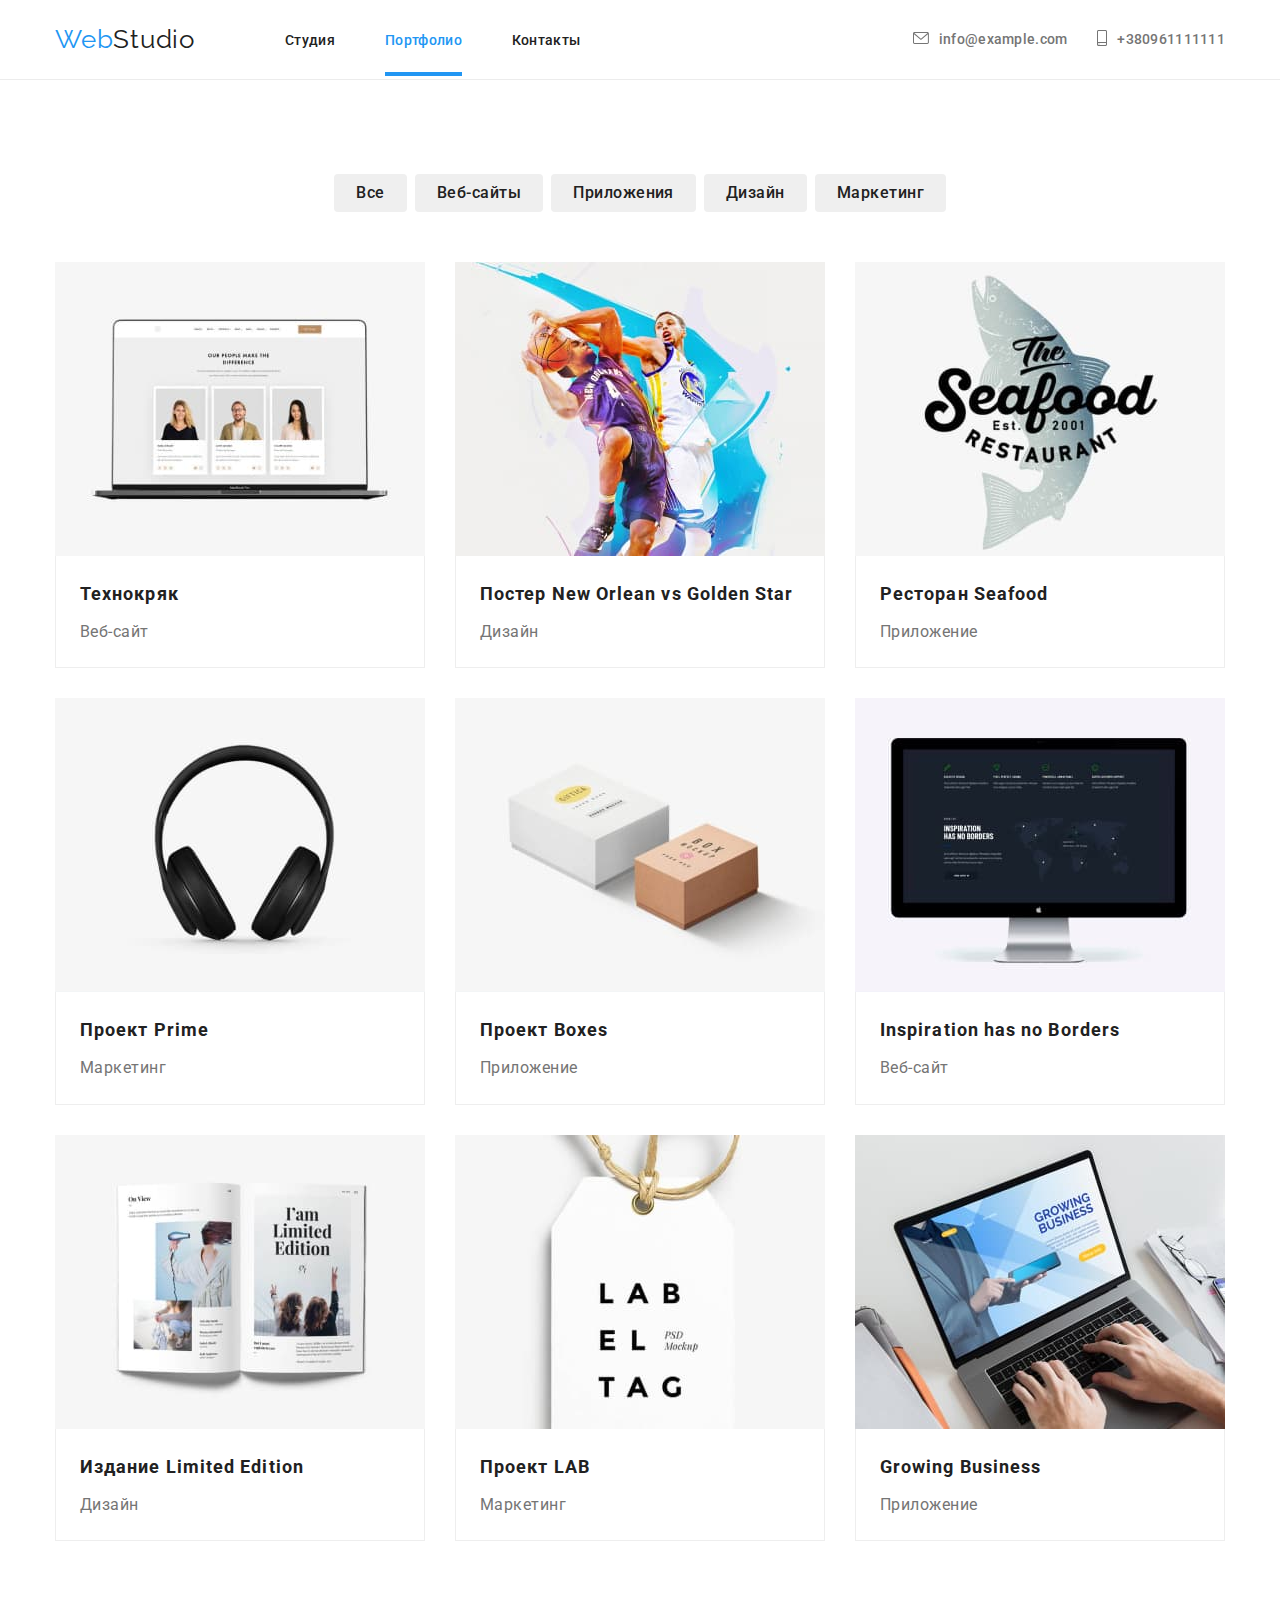
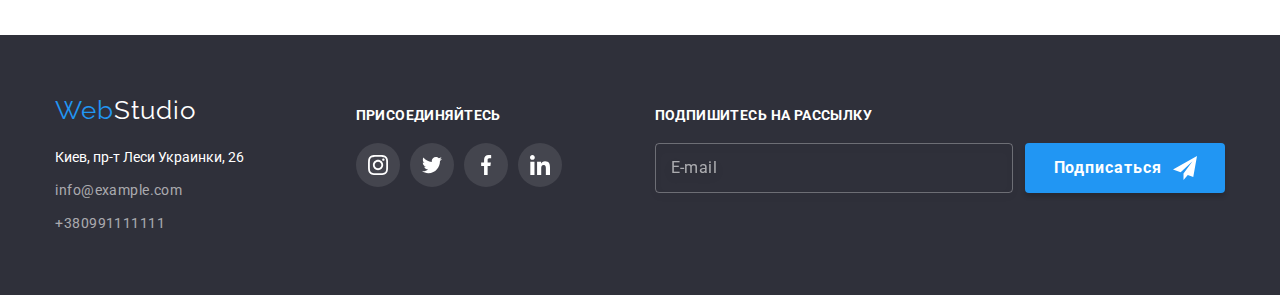
==== commit d9491922: "hw-7-sass-with-all-partial" ====
--- a/portfolio.html
+++ b/portfolio.html
@@ -199,81 +199,85 @@
     </section>
     </main>
 
-    <!--Footer-section-->
-    <footer class="footer">
-    
-        <div class="footer__content">
-            <div>
-    
-                <a href="./index.html" class="logo link " lang="en">
-                    <span class="logo__web--blue-color">Web</span><span
-                        class="logo_studio logo_studio--inverse">Studio</span>
-                </a>
-    
-                <address class="">
-                    <ul class="footer-contacts  list">
-                        <li class="footer-contacts__location">
-                            <a href="https://www.google.se/maps/place/Lesi+Ukrainky+Blvd,+26,+Kyiv,+Ukraine,+02000/@50.4265841,30.5361971,17z/data=!3m1!4b1!4m5!3m4!1s0x40d4cf0e033ecbe9:0x57a4dffefec77da0!8m2!3d50.4265807!4d30.5383858"
-                                target="_blank" rel="noopener noreferre" class="location-link link">
-                                Киев, пр-т Леси Украинки, 26
-                            </a>
-                        </li>
-    
-                        <li class="footer-contacts__mail"><a href="mailto:info@example.com"
-                                class="footer-contacts__mail footer-contacts__style link">info@example.com</a></li>
-                        <li><a href="tel:+380991111111" class="footer-contacts__style link ">+380991111111</a></li>
-                    </ul>
-                </address>
-            </div>
-    
-            <div class="footer-social-media">
-                <h3 class="join-us-title">присоединяйтесь</h3>
-                <ul class="socmedia list">
-                    <li>
-                        <a href="" class="socmedia__logo-box socmedia__logo-box--inverse">
-                            <svg class="socmedia__icon" width="20" height="20">
-                                <use href="./images/symbol-defs.svg#icon-instagram"></use>
-                            </svg>
+<!--Footer-section-->
+<footer class="footer">
+
+    <div class="footer__content">
+        <div>
+
+            <a href="./index.html" class="logo link " lang="en">
+                <span class="logo__web--blue-color">Web</span><span
+                    class="logo_studio logo_studio--inverse">Studio</span>
+            </a>
+
+            <address class="">
+                <ul class="footer-contacts  list">
+                    <li class="footer-contacts__location footer-contacts__item">
+                        <a href="https://www.google.se/maps/place/Lesi+Ukrainky+Blvd,+26,+Kyiv,+Ukraine,+02000/@50.4265841,30.5361971,17z/data=!3m1!4b1!4m5!3m4!1s0x40d4cf0e033ecbe9:0x57a4dffefec77da0!8m2!3d50.4265807!4d30.5383858"
+                            target="_blank" rel="noopener noreferre" class="link">
+                            Киев, пр-т Леси Украинки, 26
                         </a>
                     </li>
-                    <li>
-                        <a href="" class="socmedia__logo-box socmedia__logo-box--inverse">
-                            <svg class="socmedia__icon" width="20" height="20">
-                                <use href="./images/symbol-defs.svg#icon-twitter"></use>
-                            </svg>
-                        </a>
+
+                    <li class="footer-contacts__item footer-contacts__mail"><a href="mailto:info@example.com"
+                            class="footer-contacts__connection  link">info@example.com</a>
                     </li>
                     <li>
-                        <a href="" class="socmedia__logo-box socmedia__logo-box--inverse">
-                            <svg class="socmedia__icon" width="20" height="20">
-                                <use href="./images/symbol-defs.svg#icon-facebook"></use>
-                            </svg>
-                        </a>
-                    </li>
-                    <li>
-                        <a href="" class="socmedia__logo-box socmedia__logo-box--inverse">
-                            <svg class="socmedia__icon" width="20" height="20">
-                                <use href="./images/symbol-defs.svg#icon-linkedin"></use>
-                            </svg>
-                        </a>
+                        <a href="tel:+380991111111"
+                            class="footer-contacts__connection footer-contacts__item  link ">+380991111111</a>
                     </li>
                 </ul>
-            </div>
-    
-            <div class="footer-subscribe-zone">
-                <label>
-                    <span class="footer-subscribe-zone__title">Подпишитесь на рассылку</span>
-                    <input type="email" class="footer-subscribe-zone__email-input" placeholder="E-mail">
-                </label>
-                <button type="submit" class="subscribe-btn"> <span class="subscribe-btn__text">Подписаться</span>
-                    <svg class="subscribe-btn__icon" width="24" height="24">
-                        <use href="./images/symbol-defs.svg#icon-send"></use>
-                    </svg>
-                </button>
-            </div>
-    
-        </div>
-    </footer>
+            </address>
+        </div>
+
+        <div class="footer-social-media">
+            <h3 class="join-us-title">присоединяйтесь</h3>
+            <ul class="socmedia list">
+                <li>
+                    <a href="" class="socmedia__logo-box socmedia__logo-box--inverse">
+                        <svg class="socmedia__icon" width="20" height="20">
+                            <use href="./images/symbol-defs.svg#icon-instagram"></use>
+                        </svg>
+                    </a>
+                </li>
+                <li>
+                    <a href="" class="socmedia__logo-box socmedia__logo-box--inverse">
+                        <svg class="socmedia__icon" width="20" height="20">
+                            <use href="./images/symbol-defs.svg#icon-twitter"></use>
+                        </svg>
+                    </a>
+                </li>
+                <li>
+                    <a href="" class="socmedia__logo-box socmedia__logo-box--inverse">
+                        <svg class="socmedia__icon" width="20" height="20">
+                            <use href="./images/symbol-defs.svg#icon-facebook"></use>
+                        </svg>
+                    </a>
+                </li>
+                <li>
+                    <a href="" class="socmedia__logo-box socmedia__logo-box--inverse">
+                        <svg class="socmedia__icon" width="20" height="20">
+                            <use href="./images/symbol-defs.svg#icon-linkedin"></use>
+                        </svg>
+                    </a>
+                </li>
+            </ul>
+        </div>
+
+        <div class="footer-subscribe-zone">
+            <label>
+                <span class="footer-subscribe-zone__title">Подпишитесь на рассылку</span>
+                <input type="email" class="footer-subscribe-zone__email-input" placeholder="E-mail">
+            </label>
+            <button type="submit" class="subscribe-btn"> <span class="subscribe-btn__text">Подписаться</span>
+                <svg class="subscribe-btn__icon" width="24" height="24">
+                    <use href="./images/symbol-defs.svg#icon-send"></use>
+                </svg>
+            </button>
+        </div>
+
+    </div>
+</footer>
 
 </body>
 </html>--- a/css/main.min.css
+++ b/css/main.min.css
@@ -1 +1 @@
-body{margin:0;font-family:Roboto,sans-serif;color:#212121}h1,h2,h3,h4,h4,h5,p{margin:0}button{cursor:pointer;border:none;padding:0}img{display:block;max-width:100%;height:auto}a{color:inherit;text-decoration:none}.list{padding:0px;margin:0px;list-style:none}.container{padding-left:15px;padding-right:15px;margin-left:auto;margin-right:auto;width:1200px}.section{padding-top:94px;padding-bottom:94px}.current{color:#2196f3}.logo{font-family:Raleway,sans-serif;font-size:26px;line-height:1.2;letter-spacing:.03em;margin-right:90px}.logo__web--blue-color{color:#2196f3}.logo_studio{color:#000}.logo_studio--inverse{color:#fff}.page-header{background-color:#fff;border-bottom:1px solid #ececec;padding-top:24px;padding-bottom:24px}.page-header__container{display:flex;align-items:center}.header-navigation{display:block}.site-nav{display:flex;letter-spacing:.02em;color:#212121;align-items:center;font-weight:500;font-style:normal}.site-nav:last-child{margin-right:50px}.site-nav__item{font-family:Roboto,sans-serif;font-weight:500;font-style:normal;font-size:14px;line-height:16,41px;letter-spacing:2%;transition-property:color;transition-duration:250ms;transition-timing-function:cubic-bezier(0.4, 0, 0.2, 1)}.site-nav__item:not(:last-child){margin-right:50px}.site-nav__text:hover,.site-nav__text:focus{color:#2196f3}.site-nav__text--current{position:relative;padding-bottom:28px;color:#2196f3}.site-nav__text--current::after{position:absolute;left:0;bottom:0;content:"";display:block;width:100%;height:4px;background-color:#2196f3}.head-portfolio{position:relative;padding-bottom:28px}.head-portfolio:after{position:absolute;left:0;bottom:0;content:"";display:block;width:100%;height:4px;background-color:#2196f3}.header-contacts{display:flex;justify-content:center;align-items:center;color:#757575;margin-left:auto;transition-property:color;transition-duration:250ms;transition-timing-function:cubic-bezier(0.4, 0, 0.2, 1)}.header-contacts:hover,.header-contacts:focus{color:#2196f3}.header-contacts__item{font-size:14px;line-height:1.14;font-weight:500;letter-spacing:.02em}.header-contacts__mail{margin-right:30px}.header-contacts__icon{margin-right:10px;fill:currentColor;margin-bottom:3px}.header-contacts__icon:hover{fill:currentColor}.hero-block{background-color:#2f303a;position:relative}.hero{padding-top:200px;padding-bottom:200px}.overlay{max-width:1600px;margin-left:auto;margin-right:auto;background-size:cover;background-repeat:no-repeat;background-image:linear-gradient(rgba(47, 48, 58, 0.4), rgba(47, 48, 58, 0.4)),url("../images/hero/hero-background.jpg")}.hero__text{max-width:700px;color:#fff;font-weight:900;font-size:44px;line-height:1.4;text-transform:uppercase;letter-spacing:.06em;margin-bottom:30px;margin-left:auto;margin-right:auto;text-align:center}.hero__button{background-color:#2196f3;color:#fff;font-weight:700;font-size:16px;line-height:1.9;letter-spacing:.06em;font-family:Roboto,sans-serif;text-align:center;display:block;margin:0 auto;min-width:73px;border-radius:4px;padding:6px 22px}.backdrop{position:fixed;top:0;left:0;width:100%;height:100%;background-color:rgba(0,0,0,.2);opacity:1;transition:opacity 250ms cubic-bezier(0.4, 0, 0.2, 1)}.backdrop.is-hidden{opacity:0;pointer-events:none}.our-benefits>.our-benefits__list{display:flex;justify-content:center}.our-benefits__item{width:270px;height:101px}.our-benefits__item::before{display:block;content:"";height:120px;margin-bottom:30px;background-color:#f5f4fa}.our-benefits__item:not(:last-child){margin-right:30px}.benefit-antenna::before{display:block;content:"";background-repeat:no-repeat;background-image:url(../images/our-benefits/antenna-1.svg);background-position:center}.benefit-clock::before{display:block;content:"";background-repeat:no-repeat;background-image:url(../images/our-benefits/clock-2.svg);background-position:center}.benefit-diagram::before{display:block;content:"";background-repeat:no-repeat;background-image:url(../images/our-benefits/diagram-3.svg);background-position:center}.benefit-astronaut::before{display:block;content:"";background-repeat:no-repeat;background-image:url(../images/our-benefits/astronaut-4.svg);background-position:center}.our-benefits__title{font-weight:700;font-size:14px;line-height:1.14;text-transform:uppercase;letter-spacing:.03em;margin-bottom:10px;width:270px;margin-right:0px}.our-benefits__description{color:#757575;font-size:14px;line-height:1.7;letter-spacing:.03em;margin-right:30px;width:270px;margin-right:0px}/*# sourceMappingURL=main.min.css.map */+body{margin:0;font-family:Roboto,sans-serif;color:#212121}h1,h2,h3,h4,h4,h5,p{margin:0}button{cursor:pointer;border:none;padding:0}img{display:block;max-width:100%;height:auto}a{color:inherit;text-decoration:none}.list{padding:0px;margin:0px;list-style:none}.container{padding-left:15px;padding-right:15px;margin-left:auto;margin-right:auto;width:1200px}.section{padding-top:94px;padding-bottom:94px}.current{color:#2196f3}.logo{font-family:Raleway,sans-serif;font-size:26px;line-height:1.2;letter-spacing:.03em;margin-right:90px}.logo__web--blue-color{color:#2196f3}.logo_studio{color:#000}.logo_studio--inverse{color:#fff}.page-header{background-color:#fff;border-bottom:1px solid #ececec;padding-top:24px;padding-bottom:24px}.page-header__container{display:flex;align-items:center}.header-navigation{display:block}.site-nav{display:flex;letter-spacing:.02em;color:#212121;align-items:center;font-weight:500;font-style:normal}.site-nav:last-child{margin-right:50px}.site-nav__item{font-family:Roboto,sans-serif;font-weight:500;font-style:normal;font-size:14px;line-height:16,41px;letter-spacing:2%;transition-property:color;transition-duration:250ms;transition-timing-function:cubic-bezier(0.4, 0, 0.2, 1)}.site-nav__item:not(:last-child){margin-right:50px}.site-nav__text:hover,.site-nav__text:focus{color:#2196f3}.site-nav__text--current{position:relative;padding-bottom:28px;color:#2196f3}.site-nav__text--current::after{position:absolute;left:0;bottom:0;content:"";display:block;width:100%;height:4px;background-color:#2196f3}.header-contacts{display:flex;justify-content:center;align-items:center;color:#757575;margin-left:auto;transition-property:color;transition-duration:250ms;transition-timing-function:cubic-bezier(0.4, 0, 0.2, 1)}.header-contacts:hover,.header-contacts:focus{color:#2196f3}.header-contacts__item{font-size:14px;line-height:1.14;font-weight:500;letter-spacing:.02em}.header-contacts__mail{margin-right:30px}.header-contacts__icon{margin-right:10px;fill:currentColor;margin-bottom:3px}.header-contacts__icon:hover{fill:currentColor}.hero-block{background-color:#2f303a;position:relative}.hero{padding-top:200px;padding-bottom:200px}.overlay{max-width:1600px;margin-left:auto;margin-right:auto;background-size:cover;background-repeat:no-repeat;background-image:linear-gradient(rgba(47, 48, 58, 0.4), rgba(47, 48, 58, 0.4)),url("../images/hero/hero-background.jpg")}.hero__text{max-width:700px;color:#fff;font-weight:900;font-size:44px;line-height:1.4;text-transform:uppercase;letter-spacing:.06em;margin-bottom:30px;margin-left:auto;margin-right:auto;text-align:center}.hero__button{background-color:#2196f3;color:#fff;font-weight:700;font-size:16px;line-height:1.9;letter-spacing:.06em;font-family:Roboto,sans-serif;text-align:center;display:block;margin:0 auto;min-width:73px;border-radius:4px;padding:6px 22px}.backdrop{position:fixed;top:0;left:0;width:100%;height:100%;background-color:rgba(0,0,0,.2);opacity:1;transition:opacity 250ms cubic-bezier(0.4, 0, 0.2, 1)}.backdrop.is-hidden{opacity:0;pointer-events:none}.modal{position:absolute;top:50%;left:50%;transform:translate(-50%, -50%) scale(1);width:528px;height:581px;background:#fff;box-shadow:0px 1px 3px rgba(0,0,0,.12),0px 1px 1px rgba(0,0,0,.14),0px 2px 1px rgba(0,0,0,.2);border-radius:4px;transition:transform 250ms cubic-bezier(0.4, 0, 0.2, 1);padding:40px}.modal__title{font-family:Roboto;font-style:normal;font-weight:bold;font-size:20px;line-height:23px;text-align:center;letter-spacing:.03em;color:#212121;margin-bottom:12px}.modal_form{position:relative;width:100%;height:100%}.modal-form__input{height:40px;width:100%;margin-bottom:10px;border:1px solid rgba(33,33,33,.2);box-sizing:border-box;border-radius:4px;padding-left:42px;transition:border-color 250ms cubic-bezier(0.4, 0, 0.2, 1)}.modal-form__input:focus{border:1px solid #2196f3}.modal-form__input:focus+.input-icon{fill:#2196f3}.modal-form__titles{display:block;font-family:Roboto;font-style:normal;font-weight:normal;font-size:12px;line-height:14px;letter-spacing:.01em;color:#757575;margin-bottom:4px}.user-name-div{position:relative}.user-name-icon{position:absolute;width:18px;height:18px;display:inline-block;left:19px;top:50%;transform:translateY(-70%);transition:fill 250ms cubic-bezier(0.4, 0, 0.2, 1)}.user-tel-div{position:relative}.user-tel-icon{position:absolute;width:18px;height:18px;display:inline-block;left:19px;top:50%;transform:translateY(-70%);transition:fill 250ms cubic-bezier(0.4, 0, 0.2, 1)}.user-email-div{position:relative}.user-email-icon{position:absolute;width:18px;height:18px;display:inline-block;left:19px;top:50%;transform:translateY(-70%);transition:fill 250ms cubic-bezier(0.4, 0, 0.2, 1)}.modal-form__textarea{width:100%;height:120px;padding:12px 16px;border:1px solid rgba(33,33,33,.2);box-sizing:border-box;border-radius:4px;resize:none;margin-bottom:20px}.modal-form__textarea::-moz-placeholder{font-family:Roboto;font-style:normal;font-weight:normal;font-size:12px;line-height:14px;letter-spacing:.01em;color:rgba(117,117,117,.5)}.modal-form__textarea:-ms-input-placeholder{font-family:Roboto;font-style:normal;font-weight:normal;font-size:12px;line-height:14px;letter-spacing:.01em;color:rgba(117,117,117,.5)}.modal-form__textarea::placeholder{font-family:Roboto;font-style:normal;font-weight:normal;font-size:12px;line-height:14px;letter-spacing:.01em;color:rgba(117,117,117,.5)}.checkbox{position:absolute;-webkit-appearance:none;-moz-appearance:none;appearance:none}.checkbox:checked+.checkbox__icon{background-image:url(../images/modal/icon-check.svg);width:16px;height:15px;background-repeat:no-repeat;background-position:center;border:transparent}.checkbox__icon{display:inline-block;width:16px;height:15px;border:1px solid #212121;border-radius:2px;vertical-align:middle}.checkbox__text{font-family:Roboto;font-style:normal;font-weight:normal;font-size:14px;line-height:24px;letter-spacing:.03em;color:#757575;margin-top:10px;margin-bottom:30px;margin-left:7px}.checkbox__text--blue{color:#2196f3;margin-left:1px;-webkit-text-decoration-line:underline;text-decoration-line:underline}.modal-submit-button{position:absolute;left:124px;bottom:40px;width:200px;height:50px;background-color:#2196f3;color:#fff;border-radius:4px;font-family:Roboto;font-style:normal;font-weight:bold;font-size:16px;line-height:30px}.modal__close{position:absolute;width:30px;height:30px;left:490px;top:8px;display:block;content:"";background:#fff;border:1px solid rgba(0,0,0,.1);box-sizing:border-box;border-radius:100%;background-image:url(../images/hero/Vector.svg);background-repeat:no-repeat;background-position:center;transition-property:background-image;transition-duration:250ms;transition-timing-function:cubic-bezier(0.4, 0, 0.2, 1)}.modal__close:hover,.modal__close:focus{background-image:url(../images/modal/modal-close-blue.svg);fill:#2196f3}.our-benefits>.our-benefits__list{display:flex;justify-content:center}.our-benefits__item{width:270px;height:101px}.our-benefits__item::before{display:block;content:"";height:120px;margin-bottom:30px;background-color:#f5f4fa}.our-benefits__item:not(:last-child){margin-right:30px}.benefit-antenna::before{display:block;content:"";background-repeat:no-repeat;background-image:url(../images/our-benefits/antenna-1.svg);background-position:center}.benefit-clock::before{display:block;content:"";background-repeat:no-repeat;background-image:url(../images/our-benefits/clock-2.svg);background-position:center}.benefit-diagram::before{display:block;content:"";background-repeat:no-repeat;background-image:url(../images/our-benefits/diagram-3.svg);background-position:center}.benefit-astronaut::before{display:block;content:"";background-repeat:no-repeat;background-image:url(../images/our-benefits/astronaut-4.svg);background-position:center}.our-benefits__title{font-weight:700;font-size:14px;line-height:1.14;text-transform:uppercase;letter-spacing:.03em;margin-bottom:10px;width:270px;margin-right:0px}.our-benefits__description{color:#757575;font-size:14px;line-height:1.7;letter-spacing:.03em;margin-right:30px;width:270px;margin-right:0px}.what-we-do-section{display:flex;justify-content:center;margin-top:94px}.what-we-do-section__title{font-weight:700;font-size:36px;line-height:1.16;letter-spacing:.03em;margin-bottom:50px;display:flex;justify-content:center}.img-container__list{display:flex;justify-content:center;margin-left:-30px}.img-container__item{width:calc(100% / 3 - 30px);margin-left:30px;position:relative}.item__description{position:absolute;left:0;bottom:0;font-family:Roboto,sans-serif;font-style:normal;font-weight:700;font-size:14px;line-height:16px;letter-spacing:3%;text-align:center;text-transform:uppercase;color:#fff;background-color:rgba(47,48,58,.8);width:370px;height:70px;padding-top:27px}.our-team{background-color:#f5f4fa;display:flex;justify-content:center}.our-team__list{display:flex;margin:-15px}.our-team__title{font-weight:700;font-size:36px;line-height:1.16;letter-spacing:.03em;margin-bottom:50px;text-align:center}.our-team__item{flex-basis:calc(100% / 4);margin:15px;background:#fff;border-left:1px solid #eee;border-bottom:1px solid #eee;border-right:1px solid #eee;box-shadow:0px 1px 3px rgba(0,0,0,.12),0px 1px 1px rgba(0,0,0,.14),0px 2px 1px rgba(0,0,0,.2);border-radius:0px 0px 4px 4px}.team-member-description{padding-top:30px;padding-bottom:30px;margin-right:auto;margin-left:auto}.team-member-description__title{font-size:16px;line-height:1.2;letter-spacing:.03em;font-weight:500;margin-bottom:10px;text-align:center}.team-member-description__position{color:#757575;font-size:16px;line-height:1.2;letter-spacing:.03em;font-weight:400;text-align:center}.socmedia{display:flex;justify-content:space-between;margin-left:auto;margin-right:auto;margin-bottom:30px;width:206px}.socmedia__logo-box{display:flex;justify-content:center;align-items:center;width:44px;height:44px;background-color:#fff;border-radius:100%;color:#afb1b8;transition-property:background-color,color;transition-duration:250ms;transition-timing-function:cubic-bezier(0.4, 0, 0.2, 1)}.socmedia__logo-box:hover,.socmedia__logo-box:focus{background-color:#2196f3;color:#fff}.socmedia__logo-box--inverse{background-color:rgba(255,255,255,.1);color:#fff}.socmedia__icon{background-repeat:no-repeat;background-position:center;background-size:cover;fill:currentColor}.our-clients{padding-bottom:94px;padding-top:94px}.our-clients__title{font-family:Roboto,sans-serif;font-weight:bold;font-style:normal;font-size:36px;text-align:center}.our-clients__list{display:flex;justify-content:space-between;margin-right:auto;margin-left:auto;margin-top:50px}.our-clients__link{display:flex;width:170px;height:92px;border:1px solid #afb1b8;box-sizing:border-box;border-radius:4px;justify-content:center;align-items:center;color:#afb1b8;transition-property:border,color;transition-duration:250ms;transition-timing-function:cubic-bezier(0.4, 0, 0.2, 1)}.our-clients__link:hover,.our-clients__link:focus{color:#2196f3;border-color:#2196f3}.our-clients__logo{background-repeat:no-repeat;background-position:center;background-size:cover;fill:currentColor}.footer{background-color:#2f303a;padding-top:60px;padding-bottom:60px;display:flex;justify-content:space-between}.footer__content{display:flex;margin-left:auto;margin-right:auto}.footer-contacts__item:not(:last-child){margin-bottom:9px}.footer-contacts__location{color:#fff;font-size:14px;line-height:1.7;font-weight:400;font-style:normal;font-size:14px;line-height:1.7;margin-bottom:9px;margin-top:20px}.footer-contacts__connection{color:rgba(255,255,255,.6);letter-spacing:.03em;font-weight:400;font-style:normal;font-size:14px;line-height:1.7}.footer-social-media{width:206px;margin-right:auto;margin-left:70px;margin-top:12px}.join-us-title{color:#fff;text-transform:uppercase;margin-bottom:20px;font-family:Roboto;font-style:normal;font-weight:bold;font-size:14px;line-height:16px;letter-spacing:.03em}.footer-subscribe-zone{display:flex;width:570px;margin-top:12px;margin-left:93px}.footer-subscribe-zone__title{display:block;font-family:Roboto;font-style:normal;font-weight:bold;font-size:14px;line-height:16px;letter-spacing:.03em;text-transform:uppercase;color:#fff;margin-bottom:20px}.footer-subscribe-zone__email-input{width:358px;height:50px;background-color:transparent;border:1px solid rgba(255,255,255,.3);box-sizing:border-box;filter:drop-shadow(0px 4px 4px rgba(0, 0, 0, 0.15));border-radius:4px;padding:15px;color:orange}.footer-subscribe-zone__email-input::-moz-placeholder{font-family:Roboto;font-style:normal;font-weight:normal;font-size:16px;line-height:20px;display:flex;align-items:center;letter-spacing:.03em;color:rgba(255,255,255,.6)}.footer-subscribe-zone__email-input:-ms-input-placeholder{font-family:Roboto;font-style:normal;font-weight:normal;font-size:16px;line-height:20px;display:flex;align-items:center;letter-spacing:.03em;color:rgba(255,255,255,.6)}.footer-subscribe-zone__email-input::placeholder{font-family:Roboto;font-style:normal;font-weight:normal;font-size:16px;line-height:20px;display:flex;align-items:center;letter-spacing:.03em;color:rgba(255,255,255,.6)}.subscribe-btn{position:relative;width:200px;height:50px;background:#2196f3;box-shadow:0px 4px 4px rgba(0,0,0,.15);border-radius:4px;color:#fff;font-family:Roboto;font-style:normal;font-weight:bold;font-size:16px;line-height:30px;letter-spacing:.06em;margin-top:36px;margin-left:12px}.subscribe-btn__text{position:absolute;left:29px;top:10px}.subscribe-btn__icon{position:absolute;right:28px;top:13px;margin-left:10px;fill:#fff}.footer-subscribe-zone{display:flex;width:570px;margin-top:12px;margin-left:93px}.footer-subscribe-zone__title{display:block;font-family:Roboto;font-style:normal;font-weight:bold;font-size:14px;line-height:16px;letter-spacing:.03em;text-transform:uppercase;color:#fff;margin-bottom:20px}.footer-subscribe-zone__email-input{width:358px;height:50px;background-color:transparent;border:1px solid rgba(255,255,255,.3);box-sizing:border-box;filter:drop-shadow(0px 4px 4px rgba(0, 0, 0, 0.15));border-radius:4px;padding:15px;color:orange}.footer-subscribe-zone__email-input::-moz-placeholder{font-family:Roboto;font-style:normal;font-weight:normal;font-size:16px;line-height:20px;display:flex;align-items:center;letter-spacing:.03em;color:rgba(255,255,255,.6)}.footer-subscribe-zone__email-input:-ms-input-placeholder{font-family:Roboto;font-style:normal;font-weight:normal;font-size:16px;line-height:20px;display:flex;align-items:center;letter-spacing:.03em;color:rgba(255,255,255,.6)}.footer-subscribe-zone__email-input::placeholder{font-family:Roboto;font-style:normal;font-weight:normal;font-size:16px;line-height:20px;display:flex;align-items:center;letter-spacing:.03em;color:rgba(255,255,255,.6)}.subscribe-btn{position:relative;width:200px;height:50px;background:#2196f3;box-shadow:0px 4px 4px rgba(0,0,0,.15);border-radius:4px;color:#fff;font-family:Roboto;font-style:normal;font-weight:bold;font-size:16px;line-height:30px;letter-spacing:.06em;margin-top:36px;margin-left:12px}.subscribe-btn__text{position:absolute;left:29px;top:10px}.subscribe-btn__icon{position:absolute;right:28px;top:13px;margin-left:10px;fill:#fff}.filters-list{display:flex;justify-content:center}.filters{margin-bottom:50px}.filters-list__btn{font-weight:500;font-size:16px;line-height:1.6;letter-spacing:.03em;font-family:Roboto,sans-serif;color:#212121;padding:6px 22px;min-width:73px;border-radius:4px;padding:6px 22px;text-align:center;transition-property:background-color,color,box-shadow;transition-duration:250ms;transition-timing-function:cubic-bezier(0.4, 0, 0.2, 1)}.filters-list__btn:hover,.filters-list__btn:focus{background-color:#2196f3;color:#fff;box-shadow:0px 3px 1px rgba(0,0,0,.1),0px 1px 2px rgba(0,0,0,.08),0px 2px 2px rgba(0,0,0,.12)}.filters-list__item{margin-right:8px}.filters-list__item:last-child{margin-right:0px}.grid{display:flex;flex-wrap:wrap;margin:-15px}.grid__item{flex-basis:calc(100% / 3 - 2 * 15px);margin:15px}.grid__item:hover{box-shadow:0px 1px 1px rgba(0,0,0,.12),0px 4px 4px rgba(0,0,0,.06),1px 4px 6px rgba(0,0,0,.16)}.grid__item:hover .card-img__text-overlay{transform:translateY(0)}.card-text{padding:20px 24px;border-left:1px solid #eee;border-bottom:1px solid #eee;border-right:1px solid #eee}.card-text__title{font-weight:700;font-size:18px;line-height:2;letter-spacing:.06em;margin-bottom:5px}.card-text__description{color:#757575;font-size:16px;line-height:1.9;letter-spacing:.03em;font-weight:normal}.card-img{overflow:hidden;position:relative}.card-img__text-overlay{padding:63px 24px;position:absolute;font-style:normal;font-weight:normal;top:0;left:0;font-size:18px;line-height:1.56;letter-spacing:.03em;text-align:left;background-color:rgba(33,150,243,.9);color:#fff;transform:translateY(100%);overflow:hidden;transition:transform 250ms cubic-bezier(0.4, 0, 0.2, 1);width:100%;height:100%}/*# sourceMappingURL=main.min.css.map */